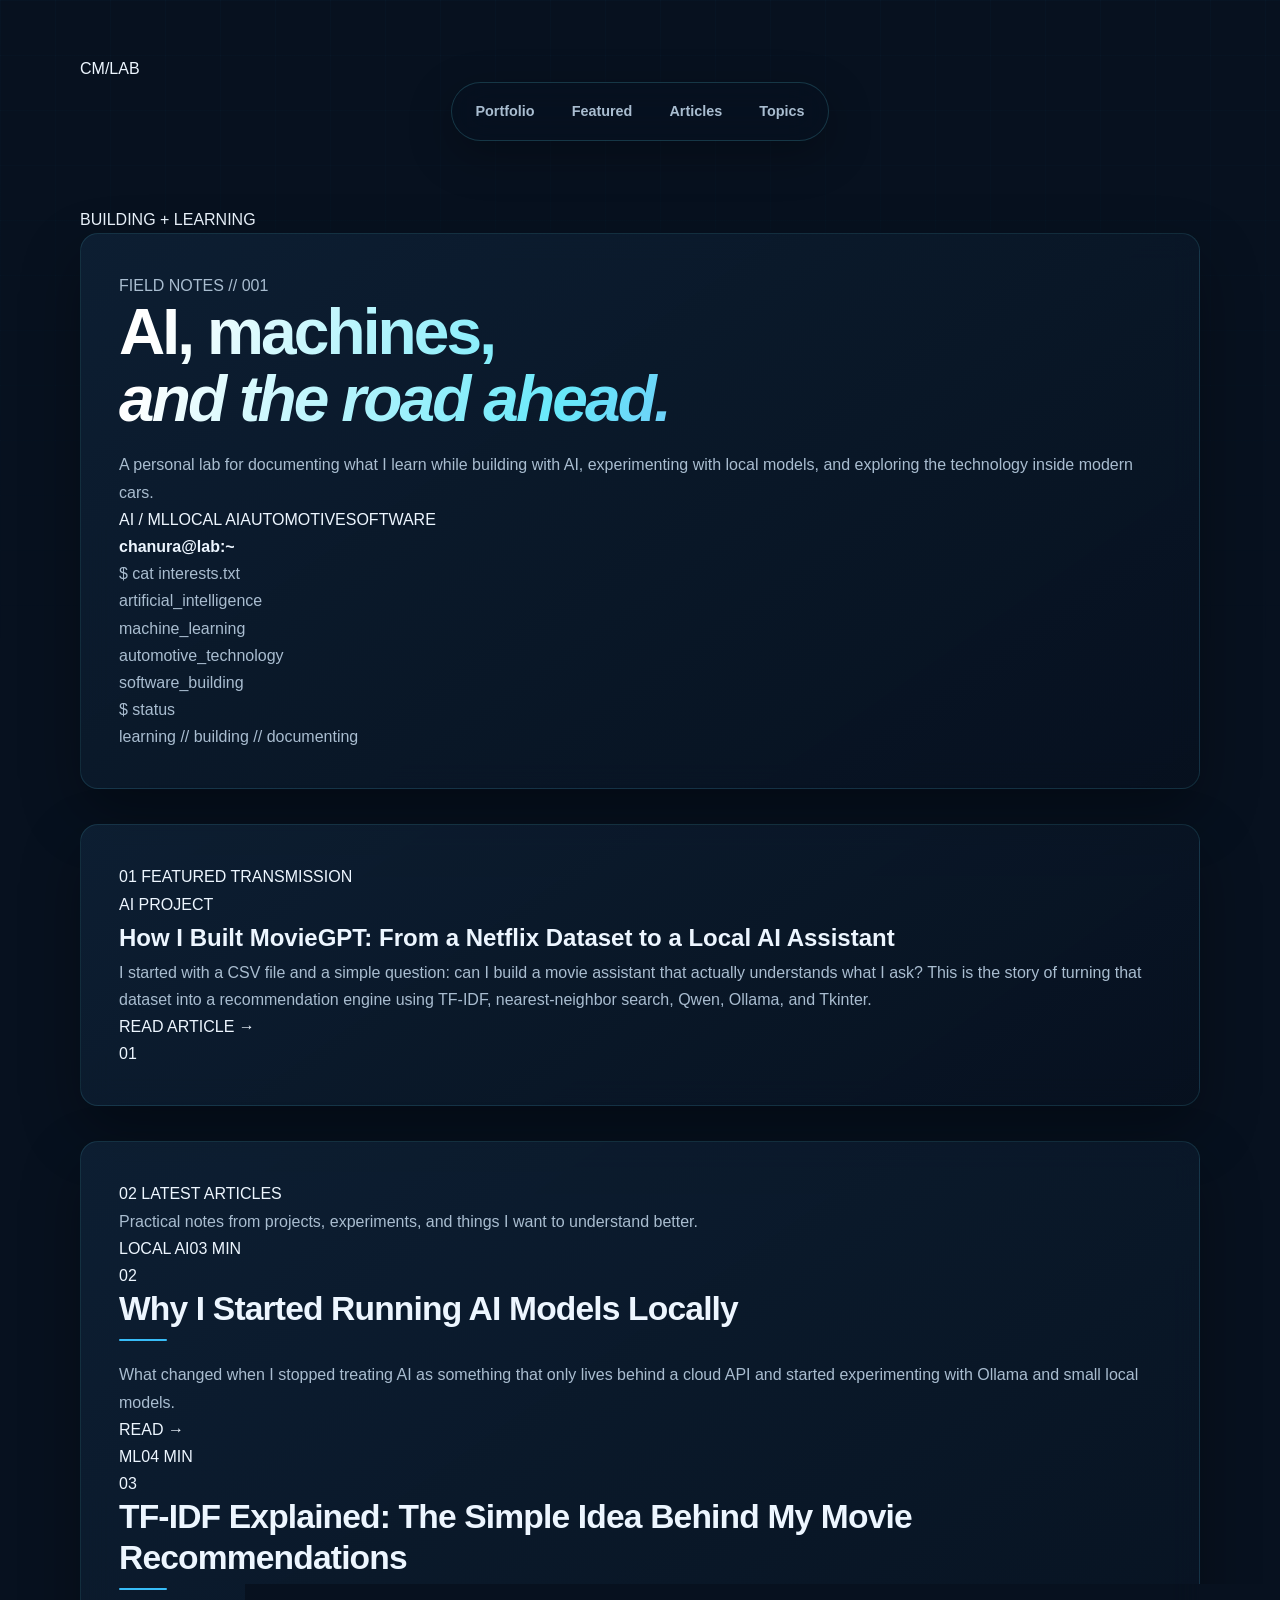
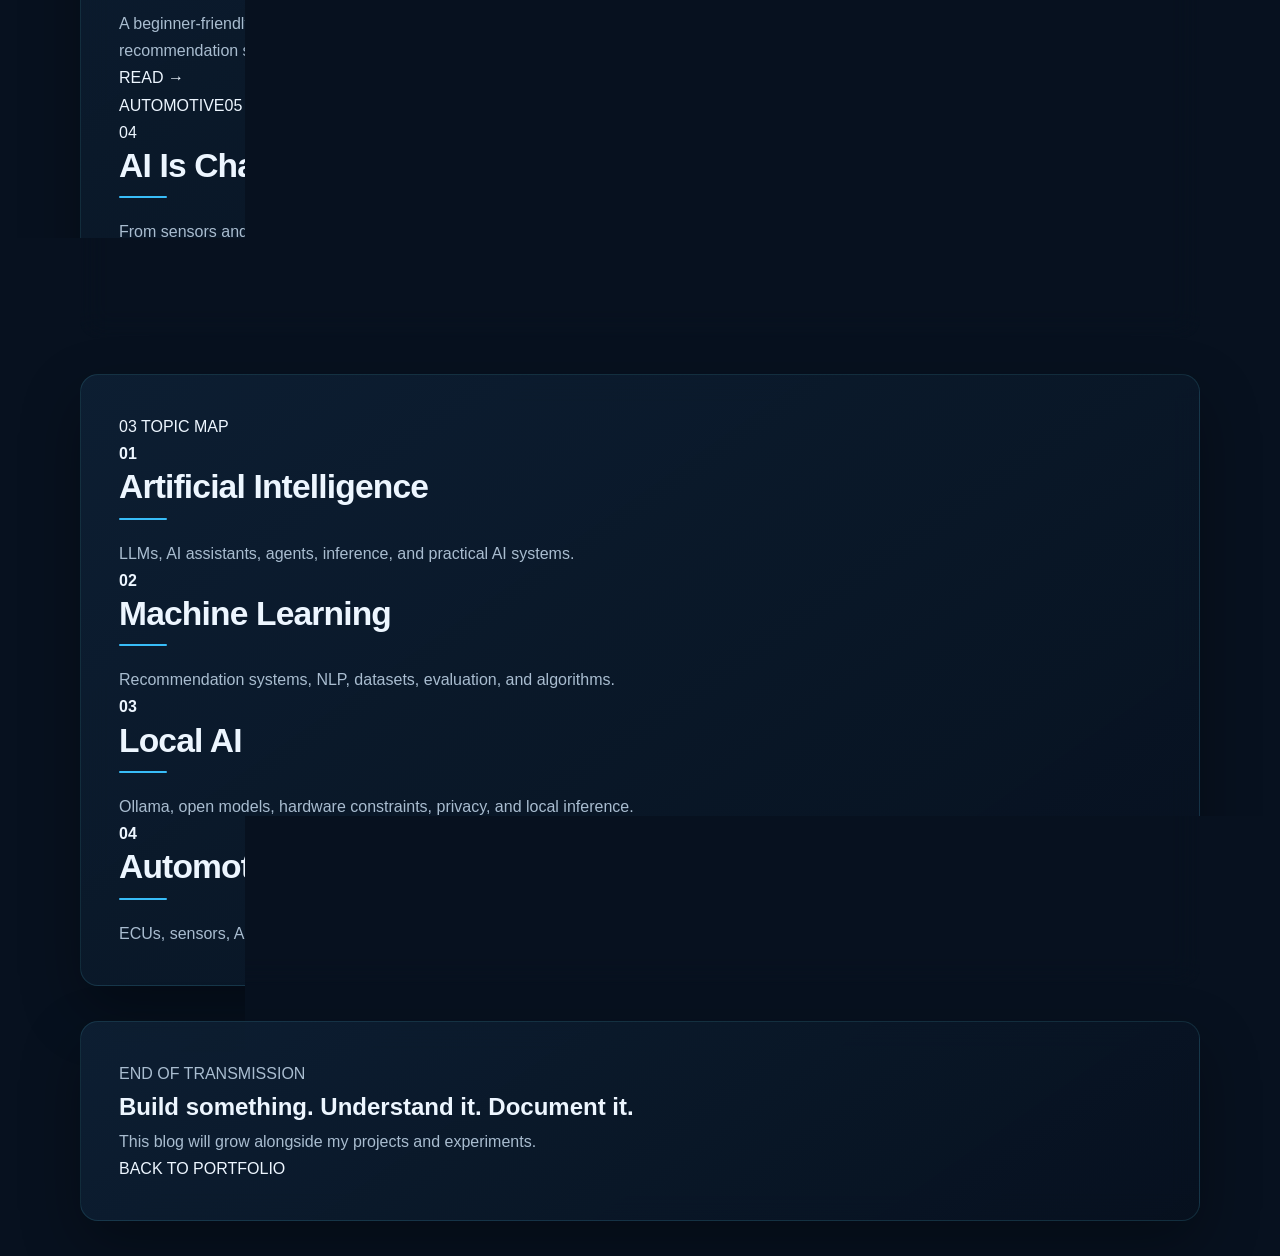
==== blog.html @ 21a96852 "Redesign blog landing page for AI and automotive content" ====
<!DOCTYPE html><html lang="en"><head><meta charset="UTF-8"><meta name="viewport" content="width=device-width, initial-scale=1.0"><meta name="description" content="Chanura Madushan's AI and automotive blog — practical notes on artificial intelligence, local AI, software, and modern cars."><title>Blog | Chanura Madushan</title><link rel="stylesheet" href="style.css"><link rel="stylesheet" href="blog.css"></head><body>
<header class="blog-header"><a class="blog-brand" href="index.html">CM<span>/</span>LAB</a><nav class="blog-nav"><a href="index.html">Portfolio</a><a href="#featured">Featured</a><a href="#articles">Articles</a><a href="#topics">Topics</a></nav><div class="blog-status"><span></span> BUILDING + LEARNING</div></header>
<main><section class="blog-hero"><div class="hero-copy"><p class="eyebrow">FIELD NOTES // 001</p><h1>AI, machines,<br><em>and the road ahead.</em></h1><p class="hero-intro">A personal lab for documenting what I learn while building with AI, experimenting with local models, and exploring the technology inside modern cars.</p><div class="hero-meta"><span>AI / ML</span><span>LOCAL AI</span><span>AUTOMOTIVE</span><span>SOFTWARE</span></div></div><div class="hero-terminal"><div class="terminal-top"><i></i><i></i><i></i><b>chanura@lab:~</b></div><div class="terminal-body"><p><span class="prompt">$</span> cat interests.txt</p><p class="terminal-value">artificial_intelligence</p><p class="terminal-value">machine_learning</p><p class="terminal-value">automotive_technology</p><p class="terminal-value">software_building</p><p><span class="prompt">$</span> status</p><p class="terminal-value accent">learning // building // documenting</p></div></div></section>
<section id="featured" class="blog-section featured-section"><div class="section-label"><span>01</span> FEATURED TRANSMISSION</div><a class="featured-card" href="blog/moviegpt.html"><div class="featured-content"><span class="article-tag">AI PROJECT</span><h2>How I Built MovieGPT: From a Netflix Dataset to a Local AI Assistant</h2><p>I started with a CSV file and a simple question: can I build a movie assistant that actually understands what I ask? This is the story of turning that dataset into a recommendation engine using TF-IDF, nearest-neighbor search, Qwen, Ollama, and Tkinter.</p><span class="read-link">READ ARTICLE <b>→</b></span></div><div class="featured-index">01</div></a></section>
<section id="articles" class="blog-section"><div class="section-heading"><div class="section-label"><span>02</span> LATEST ARTICLES</div><p>Practical notes from projects, experiments, and things I want to understand better.</p></div><div class="article-grid">
<a class="article-card" href="blog/local-ai.html"><div class="card-top"><span class="article-tag">LOCAL AI</span><span>03 MIN</span></div><span class="article-number">02</span><h3>Why I Started Running AI Models Locally</h3><p>What changed when I stopped treating AI as something that only lives behind a cloud API and started experimenting with Ollama and small local models.</p><span class="read-link">READ →</span></a>
<a class="article-card" href="blog/tfidf.html"><div class="card-top"><span class="article-tag">ML</span><span>04 MIN</span></div><span class="article-number">03</span><h3>TF-IDF Explained: The Simple Idea Behind My Movie Recommendations</h3><p>A beginner-friendly look at how text becomes numbers, why cosine distance is useful, and how a simple classical ML technique can power a recommendation system.</p><span class="read-link">READ →</span></a>
<a class="article-card" href="blog/ai-cars.html"><div class="card-top"><span class="article-tag">AUTOMOTIVE</span><span>05 MIN</span></div><span class="article-number">04</span><h3>AI Is Changing Cars — But the Car Is More Than an AI Model</h3><p>From sensors and ECUs to ADAS and software-defined vehicles, a modern vehicle is a distributed computing system on wheels. Here is how I think about the stack.</p><span class="read-link">READ →</span></a>
</div></section>
<section id="topics" class="blog-section"><div class="section-label"><span>03</span> TOPIC MAP</div><div class="topic-grid"><div><b>01</b><h3>Artificial Intelligence</h3><p>LLMs, AI assistants, agents, inference, and practical AI systems.</p></div><div><b>02</b><h3>Machine Learning</h3><p>Recommendation systems, NLP, datasets, evaluation, and algorithms.</p></div><div><b>03</b><h3>Local AI</h3><p>Ollama, open models, hardware constraints, privacy, and local inference.</p></div><div><b>04</b><h3>Automotive Tech</h3><p>ECUs, sensors, ADAS, software-defined vehicles, and connected cars.</p></div></div></section>
<section class="blog-footer"><p class="eyebrow">END OF TRANSMISSION</p><h2>Build something. Understand it. Document it.</h2><p>This blog will grow alongside my projects and experiments.</p><a class="footer-button" href="index.html">BACK TO PORTFOLIO</a></section></main></body></html>
---- style.css ----
:root {
    --bg: #07111f;
    --bg-soft: #0d1b2a;
    --card: #10243a;
    --card-hover: #15314d;
    --text: #edf6ff;
    --muted: #a9bdd0;
    --accent: #38bdf8;
    --accent-light: #67e8f9;
    --accent-secondary: #818cf8;
    --border: rgba(103, 232, 249, 0.14);
    --shadow: 0 24px 60px rgba(0, 0, 0, 0.32);
    --radius: 18px;
    --max-width: 1120px;
}

* {
    box-sizing: border-box;
    margin: 0;
    padding: 0;
}

html {
    scroll-behavior: smooth;
    scroll-padding-top: 110px;
}

body {
    min-height: 100vh;
    font-family: -apple-system, BlinkMacSystemFont, "SF Pro Display", "SF Pro Text", "Helvetica Neue", Arial, sans-serif;
    color: var(--text);
    background: var(--bg);
    line-height: 1.7;
    overflow-x: hidden;
    position: relative;
}

body::before {
    content: "";
    position: fixed;
    inset: 0;
    z-index: -2;
    pointer-events: none;
    opacity: 0.55;
    background-image:
        linear-gradient(rgba(56, 189, 248, 0.045) 1px, transparent 1px),
        linear-gradient(90deg, rgba(56, 189, 248, 0.045) 1px, transparent 1px);
    background-size: 55px 55px;
    mask-image: linear-gradient(to bottom, black, transparent 82%);
    animation: gridDrift 24s linear infinite;
}

a {
    color: inherit;
    text-decoration: none;
}

img {
    display: block;
    max-width: 100%;
}

header {
    width: min(92%, var(--max-width));
    margin: 0 auto;
    padding-top: 55px;
    position: relative;
}

h1 {
    max-width: 950px;
    margin-bottom: 18px;
    font-size: clamp(2.2rem, 5vw, 4.5rem);
    line-height: 1.05;
    letter-spacing: -0.045em;
    font-weight: 750;
    background: linear-gradient(110deg, #ffffff 5%, var(--accent-light) 48%, var(--accent-secondary) 95%);
    -webkit-background-clip: text;
    background-clip: text;
    color: transparent;
    animation: titleReveal 1s ease both;
}

nav {
    position: sticky;
    top: 18px;
    z-index: 1000;
    display: flex;
    justify-content: center;
    align-items: center;
    flex-wrap: wrap;
    gap: 5px;
    width: fit-content;
    max-width: 100%;
    margin: 0 auto 65px;
    padding: 7px;
    background: rgba(7, 17, 31, 0.68);
    border: 1px solid rgba(103, 232, 249, 0.18);
    border-radius: 999px;
    box-shadow: 0 14px 45px rgba(0, 0, 0, 0.28);
    backdrop-filter: blur(20px);
}

nav a {
    padding: 9px 16px;
    border-radius: 999px;
    color: var(--muted);
    font-size: 0.9rem;
    font-weight: 600;
    transition: color .25s ease, background .25s ease, transform .25s ease;
}

nav a:hover {
    color: var(--text);
    background: rgba(56, 189, 248, 0.12);
    transform: translateY(-1px);
}

main {
    width: 100%;
}

section {
    width: min(92%, var(--max-width));
    margin: 0 auto 35px;
    padding: 38px;
    background: linear-gradient(145deg, rgba(16, 36, 58, 0.72), rgba(7, 17, 31, 0.78));
    border: 1px solid rgba(103, 232, 249, 0.12);
    border-radius: var(--radius);
    box-shadow: var(--shadow);
    backdrop-filter: blur(14px);
    animation: sectionAppear .8s ease both;
}

section h3 {
    margin-bottom: 20px;
    color: var(--text);
    font-size: clamp(1.6rem, 3vw, 2.1rem);
    line-height: 1.2;
    letter-spacing: -0.025em;
}

section h3::after {
    content: "";
    display: block;
    width: 48px;
    height: 2px;
    margin-top: 10px;
    background: var(--accent);
    border-radius: 999px;
}

p {
    color: var(--muted);
}

.home {
    display: grid;
    grid-template-columns: 1.5fr 0.8fr;
    gap: 55px;
    align-items: center;
    min-height: 420px;
}

.home-content {
    display: flex;
    flex-direction: column;
    justify-content: center;
}

.home p {
    max-width: 680px;
}

.home img {
    width: min(100%, 280px);
    aspect-ratio: 1;
    justify-self: center;
    object-fit: cover;
    border-radius: 24px;
    border: 1px solid rgba(103, 232, 249, 0.25);
    box-shadow: 0 0 0 8px rgba(56, 189, 248, 0.025), 0 25px 70px rgba(0, 0, 0, 0.48);
    transition: transform .45s ease, border-color .45s ease, box-shadow .45s ease;
    animation: profileFloat 5s ease-in-out infinite;
}

.home img:hover {
    transform: translateY(-8px) scale(1.015);
    border-color: rgba(103, 232, 249, 0.55);
    box-shadow: 0 0 35px rgba(56, 189, 248, 0.12), 0 30px 80px rgba(0, 0, 0, 0.5);
}

.work > p {
    margin-top: 15px;
    padding: 22px;
    background: rgba(7, 17, 31, 0.66);
    border: 1px solid rgba(103, 232, 249, 0.1);
    border-radius: 14px;
    transition: transform .3s ease, background .3s ease, border-color .3s ease, box-shadow .3s ease;
}

.work > p:hover {
    transform: translateY(-4px);
    background: rgba(21, 49, 77, 0.72);
    border-color: rgba(56, 189, 248, 0.3);
    box-shadow: 0 14px 35px rgba(0, 0, 0, 0.2);
}

.work strong {
    display: inline-block;
    margin-bottom: 5px;
    color: var(--text);
    font-size: 1.05rem;
}

.work a {
    color: var(--accent-light);
    font-weight: 600;
    transition: color 0.2s ease;
}

.work a:hover {
    color: var(--text);
}

.certificatesandachievements ul {
    list-style: none;
}

.certificatesandachievements li {
    position: relative;
    margin: 12px 0;
    padding: 15px 18px 15px 45px;
    color: var(--muted);
    background: rgba(15, 13, 11, 0.65);
    border: 1px solid var(--border);
    border-radius: 12px;
    transition:
        transform 0.25s ease,
        border-color 0.25s ease;
}

.certificatesandachievements li::before {
    content: "✓";
    position: absolute;
    left: 17px;
    color: var(--accent);
    font-weight: 700;
}

.certificatesandachievements li:hover {
    transform: translateX(4px);
    border-color: rgba(217, 154, 91, 0.3);
}

.contact {
    display: flex;
    justify-content: center;
    align-items: center;
    flex-wrap: wrap;
    gap: 12px;
    margin-bottom: 60px;
}

.contact h3 {
    width: 100%;
    text-align: center;
}

.contact h3::after {
    margin-left: auto;
    margin-right: auto;
}

.contact a {
    min-width: 130px;
    padding: 12px 20px;
    text-align: center;
    color: var(--text);
    background: rgba(15, 13, 11, 0.65);
    border: 1px solid var(--border);
    border-radius: 12px;
    font-weight: 600;
    transition:
        color 0.25s ease,
        background 0.25s ease,
        border-color 0.25s ease,
        transform 0.25s ease;
}

.contact a:hover {
    color: #17110c;
    background: var(--accent);
    border-color: var(--accent);
    transform: translateY(-3px);
}

::selection {
    color: #17110c;
    background: var(--accent);
}

::-webkit-scrollbar {
    width: 9px;
}

::-webkit-scrollbar-track {
    background: var(--bg);
}

::-webkit-scrollbar-thumb {
    background: #3a3028;
    border-radius: 10px;
}

::-webkit-scrollbar-thumb:hover {
    background: #58483b;
}

@keyframes gridDrift {
    from { background-position: 0 0; }
    to { background-position: 110px 55px; }
}

@keyframes titleReveal {
    from { opacity: 0; transform: translateY(16px); filter: blur(6px); }
    to { opacity: 1; transform: translateY(0); filter: blur(0); }
}

@keyframes profileFloat {
    0%, 100% { transform: translateY(0); }
    50% { transform: translateY(-7px); }
}

@keyframes sectionAppear {
    from { opacity: 0; transform: translateY(18px); }
    to { opacity: 1; transform: translateY(0); }
}

@media (prefers-reduced-motion: reduce) {
    *, *::before, *::after {
        animation-duration: 0.01ms !important;
        animation-iteration-count: 1 !important;
        scroll-behavior: auto !important;
    }
}

@media (max-width: 780px) {
    header {
        padding-top: 30px;
    }

    h1 {
        margin-bottom: 22px;
    }

    nav {
        position: static;
        width: 92%;
        margin-bottom: 35px;
        border-radius: 16px;
    }

    nav a {
        flex: 1 1 110px;
        text-align: center;
    }

    section {
        padding: 26px;
    }

    .home {
        grid-template-columns: 1fr;
        gap: 30px;
        min-height: auto;
    }

    .home img {
        grid-row: 1;
        width: 220px;
    }

    .home-content {
        grid-row: 2;
    }
}

@media (max-width: 480px) {
    header {
        width: 94%;
    }

    h1 {
        font-size: 2.2rem;
    }

    nav {
        width: 94%;
        padding: 6px;
    }

    nav a {
        padding: 8px 9px;
        font-size: 0.82rem;
    }

    section {
        width: 94%;
        padding: 21px;
        border-radius: 14px;
    }

    .home img {
        width: 190px;
    }

    .contact {
        flex-direction: column;
    }

    .contact a {
        width: 100%;
    }
}

.skills-cards {
    display: grid;
    grid-template-columns: repeat(2, minmax(0, 1fr));
    gap: 20px;
}

.skills-card {
    position: relative;
    overflow: hidden;
    padding: 30px;
    background:
        linear-gradient(145deg, rgba(217, 154, 91, 0.08), transparent 42%),
        rgba(15, 13, 11, 0.72);
    border: 1px solid var(--border);
    border-radius: 18px;
    transition:
        transform 0.3s ease,
        border-color 0.3s ease,
        box-shadow 0.3s ease;
}

.skills-card::before {
    content: "";
    position: absolute;
    top: 0;
    left: 0;
    width: 100%;
    height: 3px;
    background: linear-gradient(90deg, var(--accent), transparent);
    opacity: 0.9;
}

.skills-card:hover {
    transform: translateY(-5px);
    border-color: rgba(217, 154, 91, 0.35);
    box-shadow: 0 22px 45px rgba(0, 0, 0, 0.28);
}

.skills-card-personal::before {
    background: linear-gradient(90deg, var(--accent-light), transparent);
}

.skills-card-header {
    display: flex;
    gap: 18px;
    align-items: flex-start;
    margin-bottom: 28px;
}

.skills-card-number {
    flex: 0 0 auto;
    display: grid;
    place-items: center;
    width: 42px;
    height: 42px;
    color: var(--accent-light);
    background: rgba(217, 154, 91, 0.1);
    border: 1px solid var(--border);
    border-radius: 12px;
    font-size: 0.78rem;
    font-weight: 700;
    letter-spacing: 0.08em;
}

.skills-card h4 {
    margin-bottom: 5px;
    color: var(--text);
    font-size: 1.25rem;
    letter-spacing: -0.015em;
}

.skills-card-header p {
    color: var(--muted);
    font-size: 0.9rem;
    line-height: 1.55;
}

.skill-groups {
    display: grid;
    gap: 20px;
}

.skill-group {
    padding-top: 18px;
    border-top: 1px solid rgba(240, 189, 126, 0.09);
}

.skill-label {
    display: block;
    margin-bottom: 10px;
    color: var(--text);
    font-size: 0.78rem;
    font-weight: 700;
    letter-spacing: 0.08em;
    text-transform: uppercase;
}

.skill-list {
    display: flex;
    flex-wrap: wrap;
    gap: 8px;
}

.skill-list span {
    padding: 7px 12px;
    color: var(--muted);
    background: rgba(29, 24, 20, 0.9);
    border: 1px solid var(--border);
    border-radius: 999px;
    font-size: 0.88rem;
    transition:
        color 0.2s ease,
        border-color 0.2s ease,
        background 0.2s ease;
}

.skill-list span:hover {
    color: var(--text);
    background: rgba(217, 154, 91, 0.1);
    border-color: rgba(217, 154, 91, 0.3);
}

@media (max-width: 780px) {
    .skills-cards {
        grid-template-columns: 1fr;
    }
}


/* Recruiter-focused project cards */
.project-columns {
    display: grid;
    grid-template-columns: repeat(2, minmax(0, 1fr));
    gap: 22px;
}

.project-card {
    position: relative;
    overflow: hidden;
    padding: 30px;
    background: linear-gradient(145deg, rgba(56, 189, 248, 0.08), rgba(13, 27, 42, 0.9));
    border: 1px solid var(--border);
    border-radius: 20px;
    box-shadow: 0 18px 45px rgba(0, 0, 0, 0.2);
}

.project-card::before {
    content: "";
    position: absolute;
    top: 0;
    left: 0;
    right: 0;
    height: 3px;
    background: linear-gradient(90deg, var(--accent), var(--accent-secondary), transparent);
}

.personal-projects::before {
    background: linear-gradient(90deg, var(--accent-secondary), var(--accent-light), transparent);
}

.project-card-header {
    display: flex;
    gap: 16px;
    align-items: flex-start;
    margin-bottom: 24px;
}

.project-number {
    display: grid;
    place-items: center;
    flex: 0 0 42px;
    height: 42px;
    color: var(--accent-light);
    background: rgba(56, 189, 248, 0.1);
    border: 1px solid var(--border);
    border-radius: 12px;
    font-size: 0.78rem;
    font-weight: 700;
}

.project-card-header h4 {
    margin-bottom: 5px;
    color: var(--text);
    font-size: 1.25rem;
}

.project-card-header p {
    font-size: 0.9rem;
    line-height: 1.55;
}

.project-card > p {
    margin-top: 14px;
    padding: 18px;
    background: rgba(7, 17, 31, 0.62);
    border: 1px solid rgba(103, 232, 249, 0.1);
    border-radius: 14px;
}

.project-card > p:hover {
    border-color: rgba(103, 232, 249, 0.28);
    background: rgba(21, 49, 77, 0.72);
}

.skills-grid {
    display: grid;
    grid-template-columns: repeat(2, minmax(0, 1fr));
    gap: 16px;
}

.skill-category {
    padding: 22px;
    background: rgba(7, 17, 31, 0.62);
    border: 1px solid var(--border);
    border-radius: 15px;
}

.skill-category h4 {
    margin-bottom: 13px;
    color: var(--text);
    font-size: 1.02rem;
}

.skill-list {
    display: flex;
    flex-wrap: wrap;
    gap: 8px;
}

.skill-list span {
    padding: 7px 12px;
    color: var(--muted);
    background: rgba(16, 36, 58, 0.9);
    border: 1px solid var(--border);
    border-radius: 999px;
    font-size: 0.88rem;
}

@media (max-width: 780px) {
    .project-columns,
    .skills-grid {
        grid-template-columns: 1fr;
    }
}
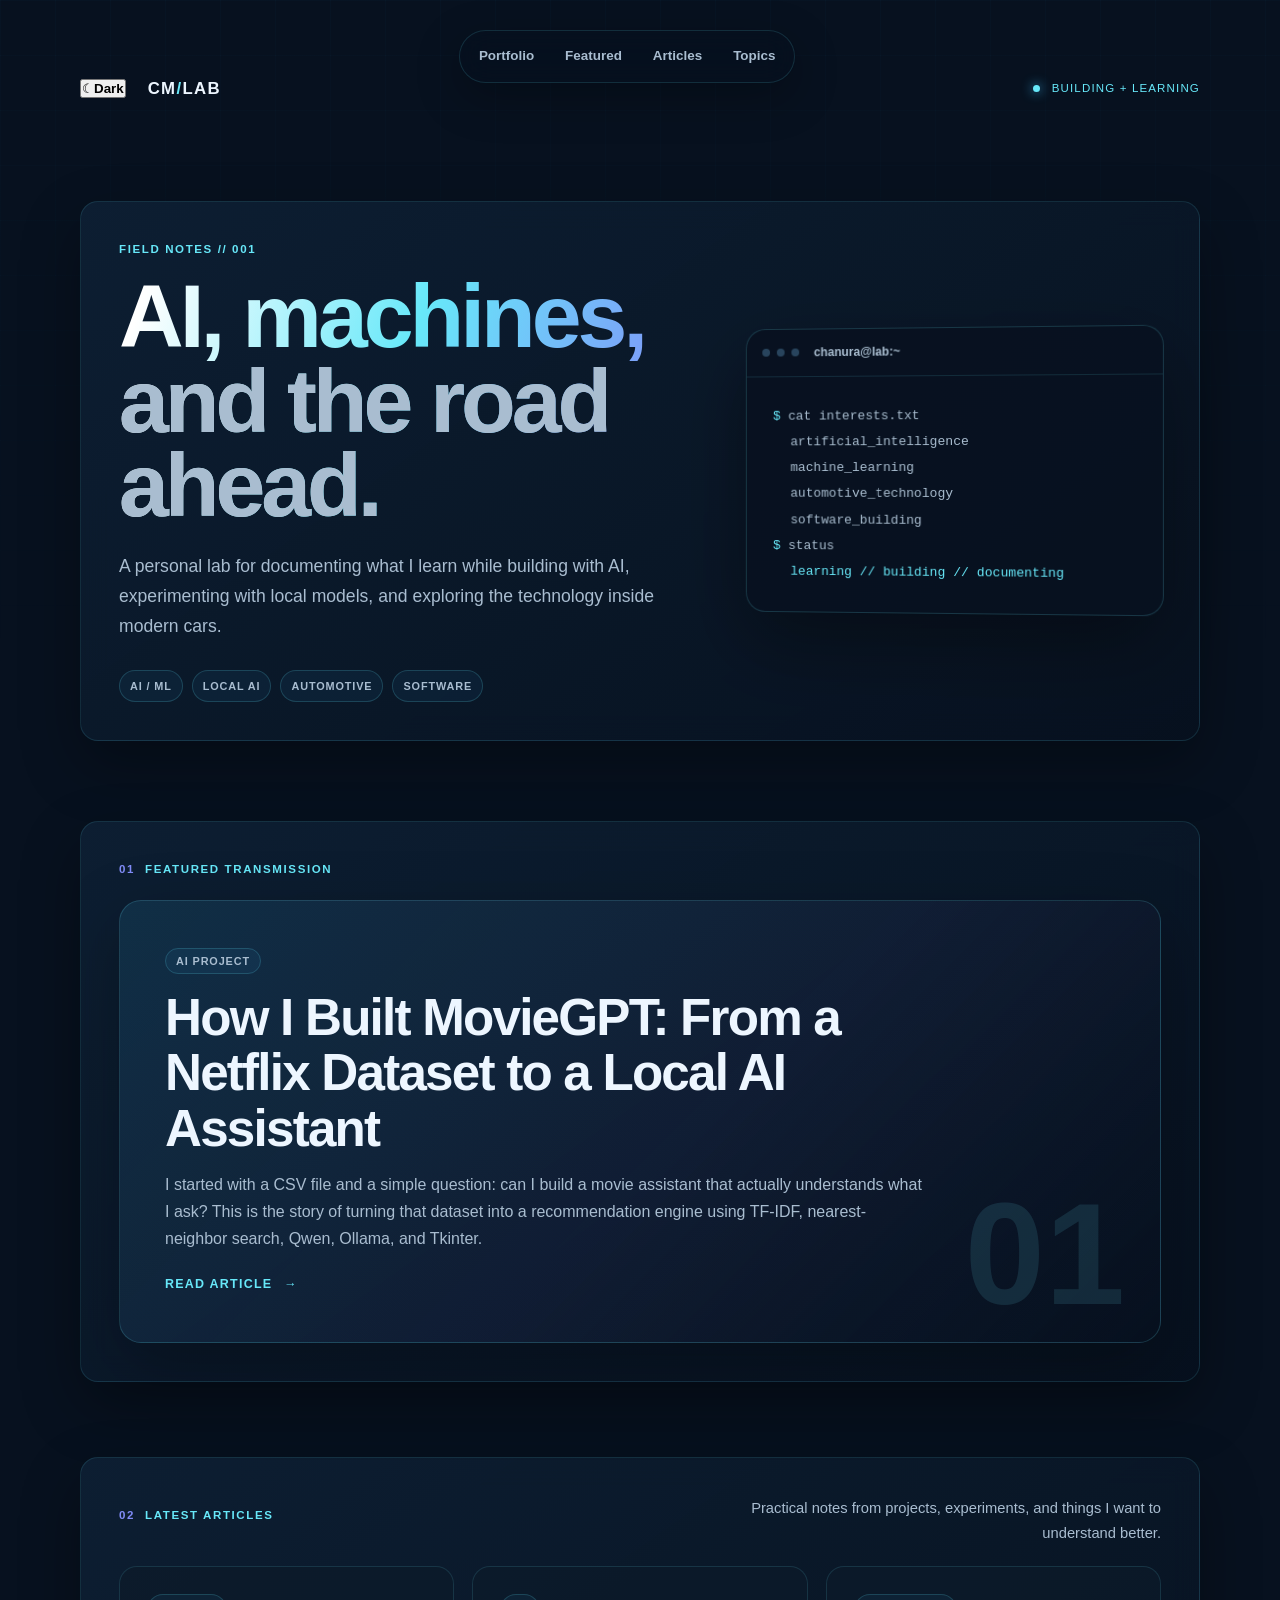
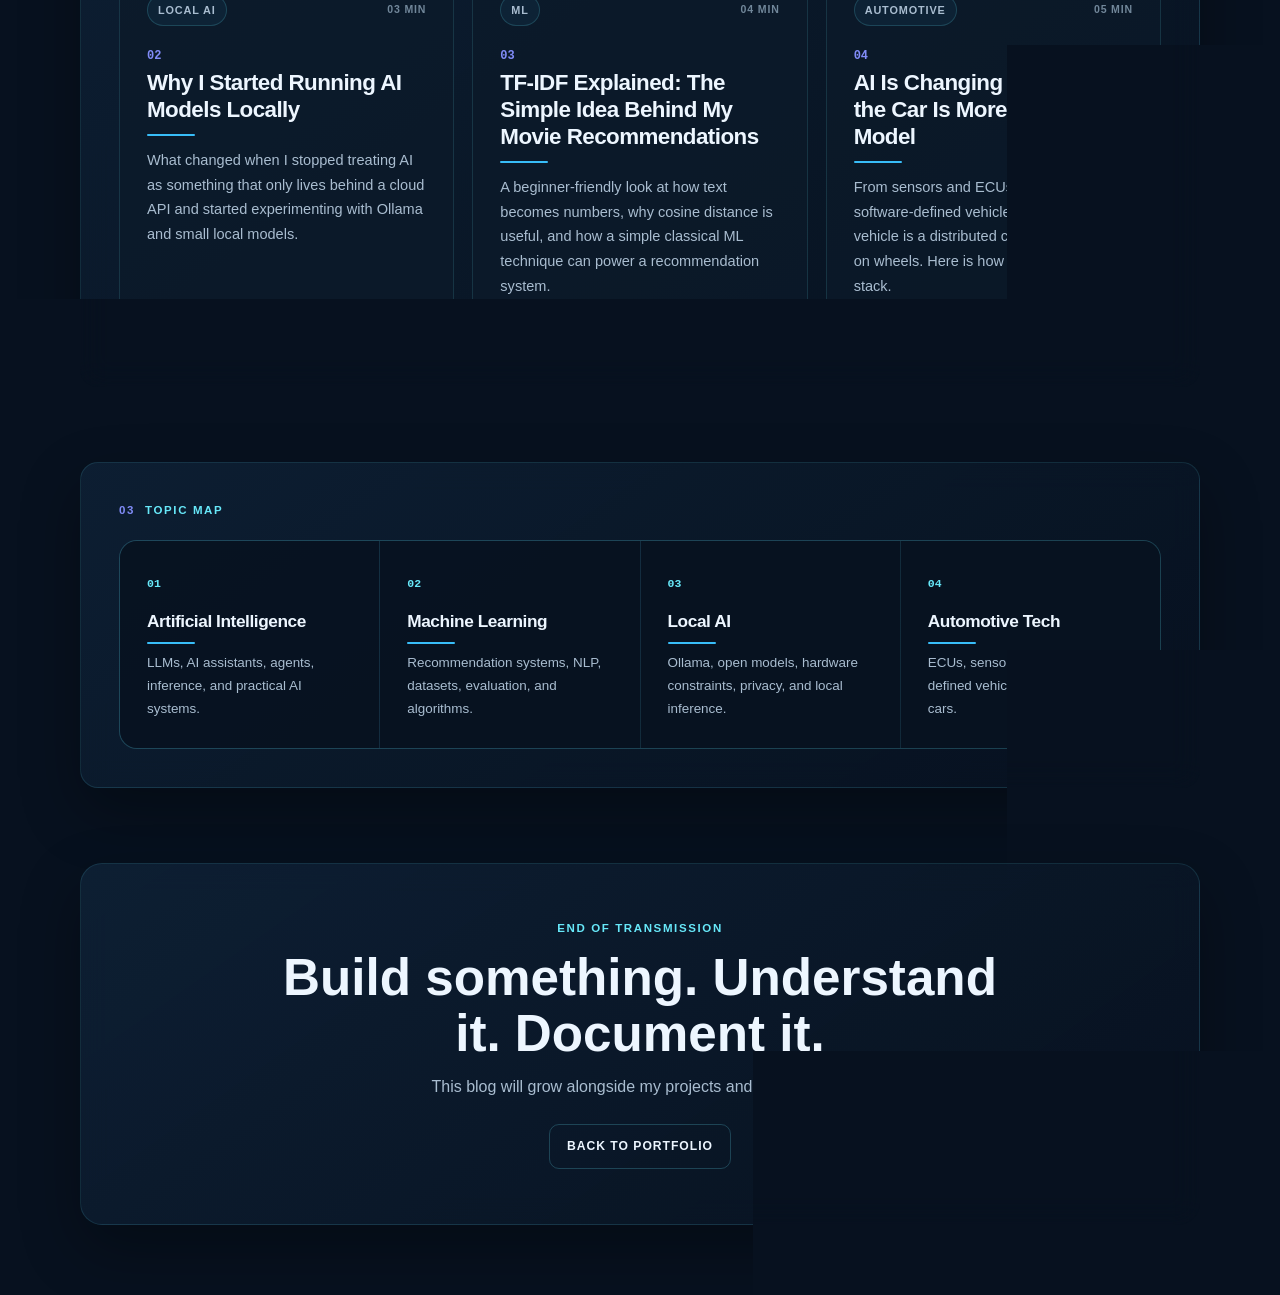
==== commit d7ca7f65: "Add blog theme toggle and new visual header" ====
--- a/blog.html
+++ b/blog.html
@@ -1,5 +1,5 @@
 <!DOCTYPE html><html lang="en"><head><meta charset="UTF-8"><meta name="viewport" content="width=device-width, initial-scale=1.0"><meta name="description" content="Chanura Madushan's AI and automotive blog — practical notes on artificial intelligence, local AI, software, and modern cars."><title>Blog | Chanura Madushan</title><link rel="stylesheet" href="style.css"><link rel="stylesheet" href="blog.css"></head><body>
-<header class="blog-header"><a class="blog-brand" href="index.html">CM<span>/</span>LAB</a><nav class="blog-nav"><a href="index.html">Portfolio</a><a href="#featured">Featured</a><a href="#articles">Articles</a><a href="#topics">Topics</a></nav><div class="blog-status"><span></span> BUILDING + LEARNING</div></header>
+<header class="blog-header"><button class="theme-toggle" id="themeToggle" type="button" aria-label="Switch theme"><span>☾</span><b>Dark</b></button><a class="blog-brand" href="index.html">CM<span>/</span>LAB</a><nav class="blog-nav"><a href="index.html">Portfolio</a><a href="#featured">Featured</a><a href="#articles">Articles</a><a href="#topics">Topics</a></nav><div class="blog-status"><span></span> BUILDING + LEARNING</div></header>
 <main><section class="blog-hero"><div class="hero-copy"><p class="eyebrow">FIELD NOTES // 001</p><h1>AI, machines,<br><em>and the road ahead.</em></h1><p class="hero-intro">A personal lab for documenting what I learn while building with AI, experimenting with local models, and exploring the technology inside modern cars.</p><div class="hero-meta"><span>AI / ML</span><span>LOCAL AI</span><span>AUTOMOTIVE</span><span>SOFTWARE</span></div></div><div class="hero-terminal"><div class="terminal-top"><i></i><i></i><i></i><b>chanura@lab:~</b></div><div class="terminal-body"><p><span class="prompt">$</span> cat interests.txt</p><p class="terminal-value">artificial_intelligence</p><p class="terminal-value">machine_learning</p><p class="terminal-value">automotive_technology</p><p class="terminal-value">software_building</p><p><span class="prompt">$</span> status</p><p class="terminal-value accent">learning // building // documenting</p></div></div></section>
 <section id="featured" class="blog-section featured-section"><div class="section-label"><span>01</span> FEATURED TRANSMISSION</div><a class="featured-card" href="blog/moviegpt.html"><div class="featured-content"><span class="article-tag">AI PROJECT</span><h2>How I Built MovieGPT: From a Netflix Dataset to a Local AI Assistant</h2><p>I started with a CSV file and a simple question: can I build a movie assistant that actually understands what I ask? This is the story of turning that dataset into a recommendation engine using TF-IDF, nearest-neighbor search, Qwen, Ollama, and Tkinter.</p><span class="read-link">READ ARTICLE <b>→</b></span></div><div class="featured-index">01</div></a></section>
 <section id="articles" class="blog-section"><div class="section-heading"><div class="section-label"><span>02</span> LATEST ARTICLES</div><p>Practical notes from projects, experiments, and things I want to understand better.</p></div><div class="article-grid">
@@ -8,4 +8,4 @@
 <a class="article-card" href="blog/ai-cars.html"><div class="card-top"><span class="article-tag">AUTOMOTIVE</span><span>05 MIN</span></div><span class="article-number">04</span><h3>AI Is Changing Cars — But the Car Is More Than an AI Model</h3><p>From sensors and ECUs to ADAS and software-defined vehicles, a modern vehicle is a distributed computing system on wheels. Here is how I think about the stack.</p><span class="read-link">READ →</span></a>
 </div></section>
 <section id="topics" class="blog-section"><div class="section-label"><span>03</span> TOPIC MAP</div><div class="topic-grid"><div><b>01</b><h3>Artificial Intelligence</h3><p>LLMs, AI assistants, agents, inference, and practical AI systems.</p></div><div><b>02</b><h3>Machine Learning</h3><p>Recommendation systems, NLP, datasets, evaluation, and algorithms.</p></div><div><b>03</b><h3>Local AI</h3><p>Ollama, open models, hardware constraints, privacy, and local inference.</p></div><div><b>04</b><h3>Automotive Tech</h3><p>ECUs, sensors, ADAS, software-defined vehicles, and connected cars.</p></div></div></section>
-<section class="blog-footer"><p class="eyebrow">END OF TRANSMISSION</p><h2>Build something. Understand it. Document it.</h2><p>This blog will grow alongside my projects and experiments.</p><a class="footer-button" href="index.html">BACK TO PORTFOLIO</a></section></main></body></html>+<section class="blog-footer"><p class="eyebrow">END OF TRANSMISSION</p><h2>Build something. Understand it. Document it.</h2><p>This blog will grow alongside my projects and experiments.</p><a class="footer-button" href="index.html">BACK TO PORTFOLIO</a></section></main><script src="blog-theme.js"></script></body></html>
--- a/blog.css
+++ b/blog.css
@@ -0,0 +1,22 @@
+/* Blog system */
+.blog-header,.article-header{width:min(92%,1120px);margin:0 auto;padding:30px 0 18px;display:flex;align-items:center;gap:22px}
+.blog-brand{font-weight:800;letter-spacing:.08em;color:#edf6ff;font-size:1.05rem}.blog-brand span{color:#67e8f9}
+.blog-nav{display:flex;gap:5px;margin-left:auto;padding:6px;border:1px solid rgba(103,232,249,.14);border-radius:999px;background:rgba(7,17,31,.7);backdrop-filter:blur(16px)}
+.blog-nav a,.back-link{padding:8px 13px;color:#a9bdd0;font-size:.84rem;font-weight:650;border-radius:999px}.blog-nav a:hover,.back-link:hover{color:#edf6ff;background:rgba(56,189,248,.1)}
+.blog-status{font-size:.72rem;color:#67e8f9;letter-spacing:.1em;white-space:nowrap}.blog-status span{display:inline-block;width:7px;height:7px;margin-right:7px;border-radius:50%;background:#67e8f9;box-shadow:0 0 12px #38bdf8}
+.blog-hero{width:min(92%,1120px);margin:35px auto 80px;min-height:540px;display:grid;grid-template-columns:1.15fr .85fr;gap:55px;align-items:center}
+.eyebrow,.section-label{color:#67e8f9;font-size:.72rem;font-weight:800;letter-spacing:.14em}.blog-hero h1{margin:15px 0 25px;max-width:800px;font-size:clamp(3.2rem,7vw,6.8rem);line-height:.94}.blog-hero h1 em{font-style:normal;color:#a9bdd0}
+.hero-intro{max-width:690px;font-size:1.1rem}.hero-meta{display:flex;flex-wrap:wrap;gap:9px;margin-top:28px}.hero-meta span,.article-tag{padding:6px 10px;border:1px solid rgba(103,232,249,.18);border-radius:999px;color:#a9bdd0;background:rgba(56,189,248,.06);font-size:.68rem;font-weight:750;letter-spacing:.08em}
+.hero-terminal{border:1px solid rgba(103,232,249,.18);border-radius:20px;overflow:hidden;background:rgba(7,17,31,.86);box-shadow:0 30px 80px rgba(0,0,0,.38);transform:perspective(900px) rotateY(-4deg)}
+.terminal-top{display:flex;align-items:center;gap:7px;padding:13px 16px;border-bottom:1px solid rgba(103,232,249,.12);color:#a9bdd0;font-size:.76rem}.terminal-top i{width:8px;height:8px;border-radius:50%;background:#28445d}.terminal-top b{margin-left:8px;font-weight:600}.terminal-body{padding:27px;font:500 .82rem/2 "SFMono-Regular",Consolas,monospace}.prompt{color:#67e8f9}.terminal-value{padding-left:18px;color:#a9bdd0}.terminal-value.accent{color:#67e8f9}
+.blog-section{width:min(92%,1120px);margin:0 auto 75px}.section-label{display:flex;gap:10px;align-items:center;margin-bottom:20px}.section-label span{color:#818cf8}
+.featured-card{position:relative;display:block;overflow:hidden;padding:45px;background:linear-gradient(135deg,rgba(56,189,248,.11),rgba(129,140,248,.06) 55%,rgba(7,17,31,.9));border:1px solid rgba(103,232,249,.18);border-radius:22px;box-shadow:0 25px 70px rgba(0,0,0,.28);transition:.35s ease}.featured-card:hover{transform:translateY(-7px);border-color:rgba(103,232,249,.42)}.featured-content{max-width:800px}.featured-card h2{margin:17px 0 15px;color:#edf6ff;font-size:clamp(2rem,4vw,3.3rem);line-height:1.08;letter-spacing:-.035em}.featured-card p{max-width:760px}.featured-index{position:absolute;right:35px;bottom:15px;color:rgba(103,232,249,.12);font-size:9rem;font-weight:900;line-height:1}
+.read-link{display:inline-block;margin-top:22px;color:#67e8f9;font-size:.78rem;font-weight:800;letter-spacing:.1em}.read-link b{margin-left:7px}
+.section-heading{display:flex;justify-content:space-between;align-items:end;gap:30px;margin-bottom:20px}.section-heading p{max-width:450px;text-align:right;font-size:.92rem}
+.article-grid{display:grid;grid-template-columns:repeat(3,1fr);gap:18px}.article-card{min-height:330px;padding:27px;display:flex;flex-direction:column;border:1px solid rgba(103,232,249,.13);border-radius:18px;background:rgba(13,27,42,.72);transition:.3s ease}.article-card:hover{transform:translateY(-6px);border-color:rgba(103,232,249,.35);background:rgba(16,36,58,.9);box-shadow:0 22px 45px rgba(0,0,0,.25)}.card-top{display:flex;justify-content:space-between;align-items:center;color:#71879a;font-size:.66rem;font-weight:700;letter-spacing:.08em}.article-number{display:block;margin:24px 0 8px;color:#818cf8;font:700 .75rem/1 "SFMono-Regular",Consolas,monospace}.article-card h3{font-size:1.4rem;line-height:1.2;margin-bottom:12px}.article-card p{font-size:.91rem}.article-card .read-link{margin-top:auto}
+.topic-grid{display:grid;grid-template-columns:repeat(4,1fr);gap:1px;overflow:hidden;border:1px solid rgba(103,232,249,.12);border-radius:18px;background:rgba(103,232,249,.1)}.topic-grid>div{padding:27px;background:rgba(7,17,31,.92)}.topic-grid b{color:#67e8f9;font:700 .72rem "SFMono-Regular",Consolas,monospace}.topic-grid h3{margin:16px 0 8px;font-size:1.08rem}.topic-grid p{font-size:.84rem}
+.blog-footer{width:min(92%,1120px);margin:0 auto 70px;padding:55px;text-align:center;border:1px solid rgba(103,232,249,.12);border-radius:22px;background:linear-gradient(145deg,rgba(16,36,58,.75),rgba(7,17,31,.85))}.blog-footer h2{margin:12px auto;max-width:720px;font-size:clamp(2rem,4vw,3.2rem);line-height:1.08}.footer-button{display:inline-block;margin-top:24px;padding:11px 17px;border:1px solid rgba(103,232,249,.22);border-radius:10px;color:#edf6ff;font-size:.76rem;font-weight:750;letter-spacing:.08em}.footer-button:hover{background:#38bdf8;color:#07111f}
+.article-header{justify-content:space-between}.article-page{width:min(92%,900px);margin:70px auto 100px}.article-meta{display:flex;gap:12px;align-items:center;color:#71879a;font-size:.7rem;font-weight:750;letter-spacing:.1em}.article-page>h1{margin:22px 0;font-size:clamp(2.7rem,6vw,5.2rem);line-height:1.02}.article-lead{max-width:760px;font-size:1.18rem;color:#a9bdd0}.article-body{margin-top:55px}.article-body h2{margin:42px 0 13px;color:#edf6ff;font-size:1.65rem}.article-body p{margin:0 0 18px;font-size:1.03rem}.article-body strong{color:#edf6ff}.article-body code{padding:3px 7px;border-radius:5px;background:#10243a;color:#67e8f9;font-family:monospace}.callout{margin:35px 0;padding:22px 24px;border-left:2px solid #38bdf8;background:rgba(56,189,248,.06);color:#a9bdd0}.callout b{color:#edf6ff}.next-article{display:block;margin-top:60px;padding-top:25px;border-top:1px solid rgba(103,232,249,.12);color:#67e8f9;font-size:.78rem;font-weight:800;letter-spacing:.08em}
+@media(max-width:800px){.blog-header{flex-wrap:wrap}.blog-nav{order:3;width:100%;justify-content:center}.blog-status{margin-left:auto}.blog-hero{grid-template-columns:1fr;min-height:auto;margin-top:45px}.hero-terminal{transform:none}.article-grid{grid-template-columns:1fr}.topic-grid{grid-template-columns:1fr 1fr}.section-heading{display:block}.section-heading p{text-align:left;margin-top:10px}.featured-index{font-size:6rem}.blog-footer{padding:35px}}
+@media(max-width:500px){.blog-header,.article-header{width:94%;padding-top:20px}.blog-nav{border-radius:13px;flex-wrap:wrap}.blog-nav a{flex:1;text-align:center}.blog-status{display:none}.blog-hero,.blog-section,.article-page,.blog-footer{width:94%}.blog-hero h1{font-size:3rem}.featured-card{padding:28px}.featured-card h2{font-size:2rem}.topic-grid{grid-template-columns:1fr}.article-page{margin-top:40px}.article-page>h1{font-size:2.65rem}.article-body p{font-size:.98rem}}
+@media(prefers-reduced-motion:reduce){.featured-card,.article-card{transition:none}}
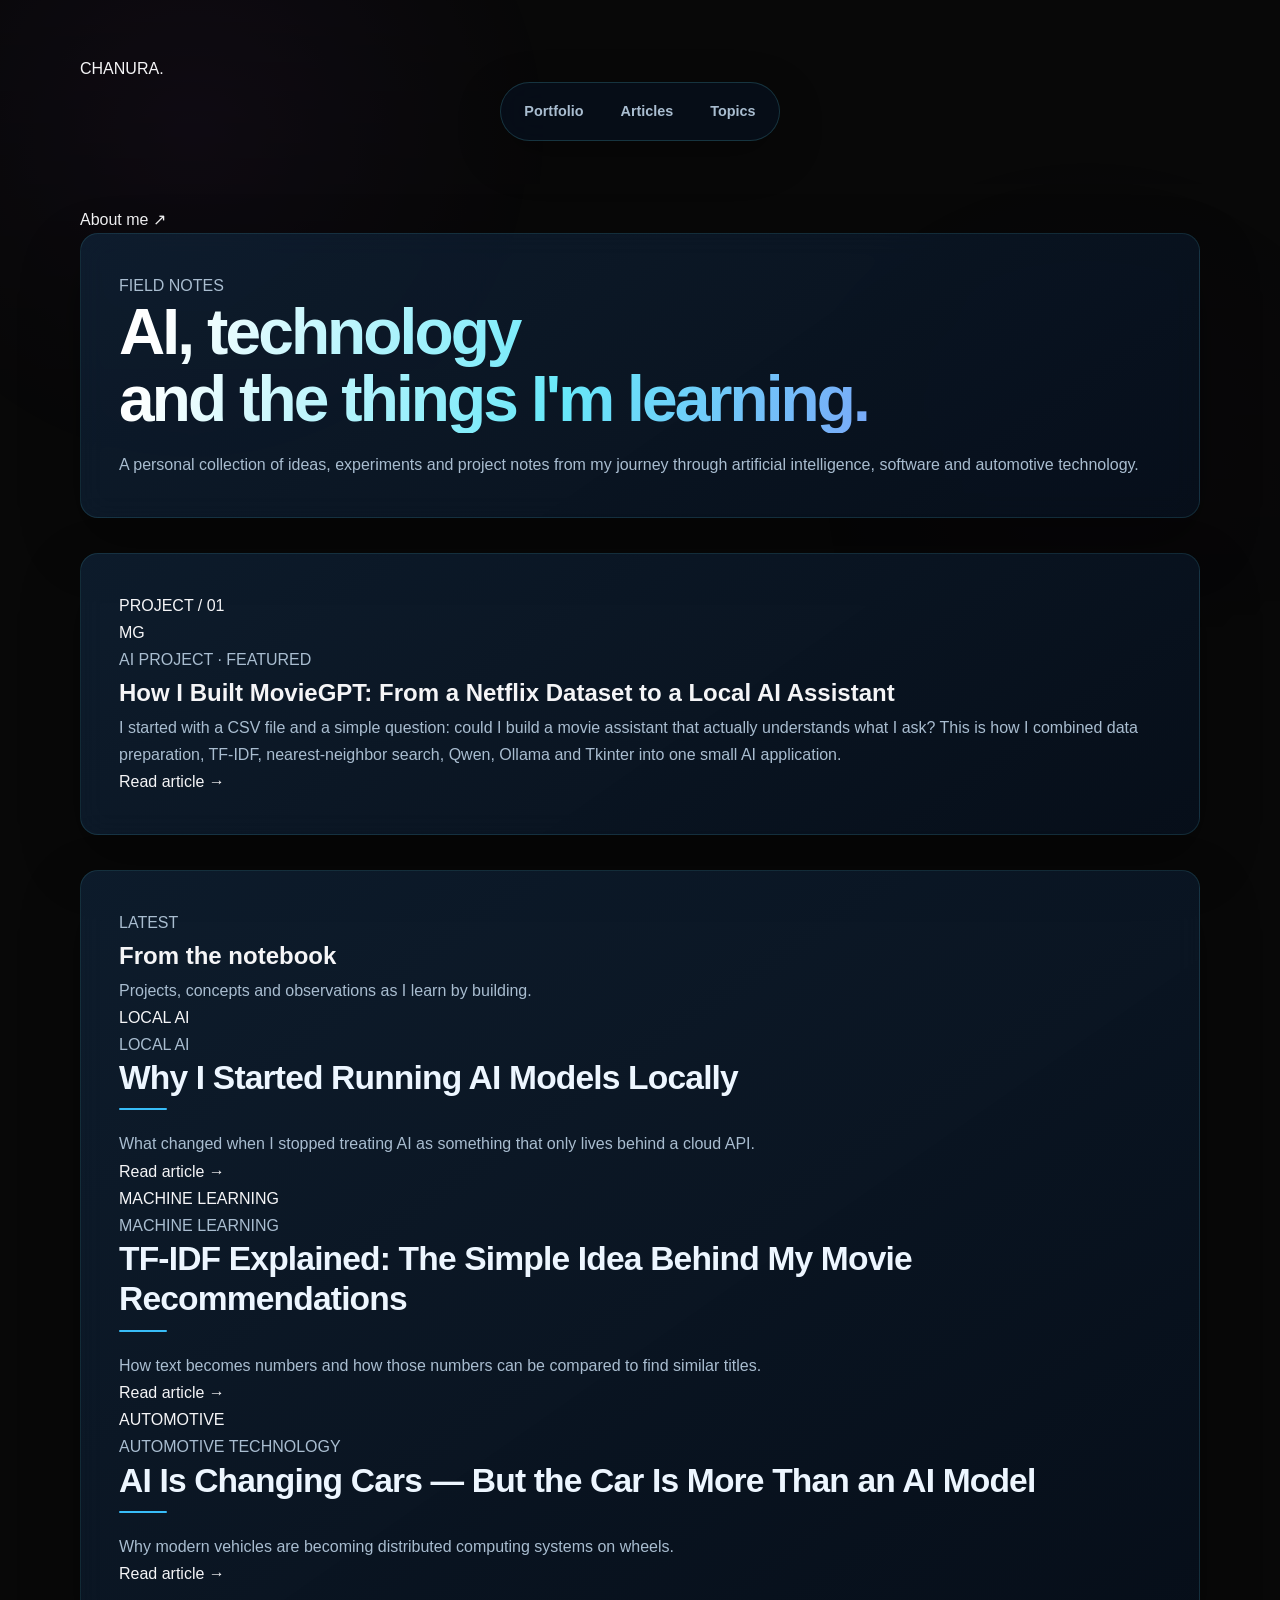
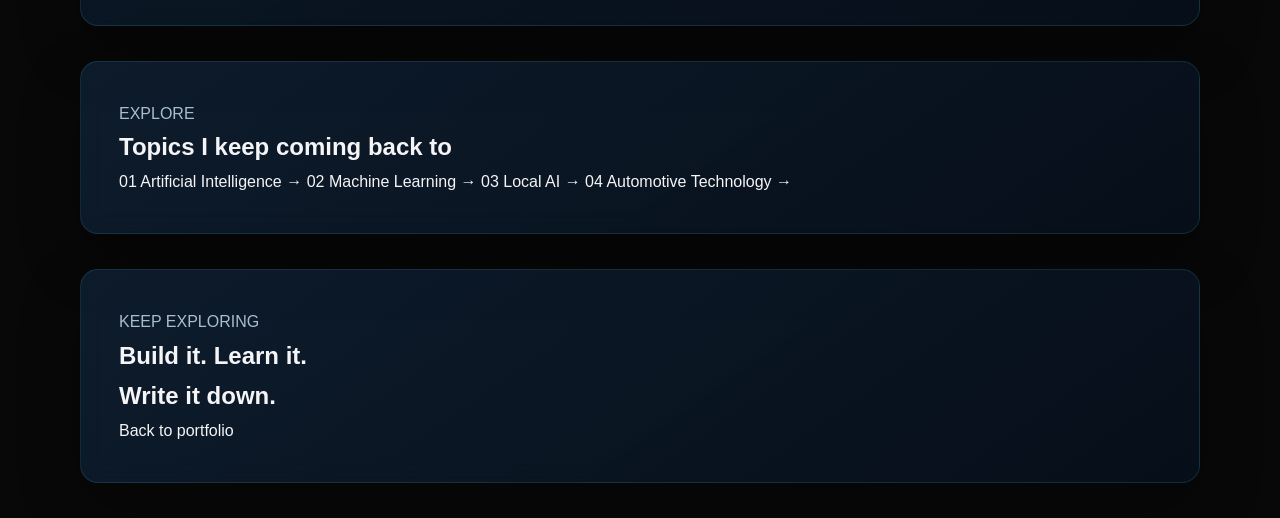
==== commit 0ed7f79c: "Redesign blog with clean editorial research layout inspired by DeepMind" ====
--- a/blog.html
+++ b/blog.html
@@ -1,11 +1,81 @@
-<!DOCTYPE html><html lang="en"><head><meta charset="UTF-8"><meta name="viewport" content="width=device-width, initial-scale=1.0"><meta name="description" content="Chanura Madushan's AI and automotive blog — practical notes on artificial intelligence, local AI, software, and modern cars."><title>Blog | Chanura Madushan</title><link rel="stylesheet" href="style.css"><link rel="stylesheet" href="blog.css"></head><body>
-<header class="blog-header"><button class="theme-toggle" id="themeToggle" type="button" aria-label="Switch theme"><span>☾</span><b>Dark</b></button><a class="blog-brand" href="index.html">CM<span>/</span>LAB</a><nav class="blog-nav"><a href="index.html">Portfolio</a><a href="#featured">Featured</a><a href="#articles">Articles</a><a href="#topics">Topics</a></nav><div class="blog-status"><span></span> BUILDING + LEARNING</div></header>
-<main><section class="blog-hero"><div class="hero-copy"><p class="eyebrow">FIELD NOTES // 001</p><h1>AI, machines,<br><em>and the road ahead.</em></h1><p class="hero-intro">A personal lab for documenting what I learn while building with AI, experimenting with local models, and exploring the technology inside modern cars.</p><div class="hero-meta"><span>AI / ML</span><span>LOCAL AI</span><span>AUTOMOTIVE</span><span>SOFTWARE</span></div></div><div class="hero-terminal"><div class="terminal-top"><i></i><i></i><i></i><b>chanura@lab:~</b></div><div class="terminal-body"><p><span class="prompt">$</span> cat interests.txt</p><p class="terminal-value">artificial_intelligence</p><p class="terminal-value">machine_learning</p><p class="terminal-value">automotive_technology</p><p class="terminal-value">software_building</p><p><span class="prompt">$</span> status</p><p class="terminal-value accent">learning // building // documenting</p></div></div></section>
-<section id="featured" class="blog-section featured-section"><div class="section-label"><span>01</span> FEATURED TRANSMISSION</div><a class="featured-card" href="blog/moviegpt.html"><div class="featured-content"><span class="article-tag">AI PROJECT</span><h2>How I Built MovieGPT: From a Netflix Dataset to a Local AI Assistant</h2><p>I started with a CSV file and a simple question: can I build a movie assistant that actually understands what I ask? This is the story of turning that dataset into a recommendation engine using TF-IDF, nearest-neighbor search, Qwen, Ollama, and Tkinter.</p><span class="read-link">READ ARTICLE <b>→</b></span></div><div class="featured-index">01</div></a></section>
-<section id="articles" class="blog-section"><div class="section-heading"><div class="section-label"><span>02</span> LATEST ARTICLES</div><p>Practical notes from projects, experiments, and things I want to understand better.</p></div><div class="article-grid">
-<a class="article-card" href="blog/local-ai.html"><div class="card-top"><span class="article-tag">LOCAL AI</span><span>03 MIN</span></div><span class="article-number">02</span><h3>Why I Started Running AI Models Locally</h3><p>What changed when I stopped treating AI as something that only lives behind a cloud API and started experimenting with Ollama and small local models.</p><span class="read-link">READ →</span></a>
-<a class="article-card" href="blog/tfidf.html"><div class="card-top"><span class="article-tag">ML</span><span>04 MIN</span></div><span class="article-number">03</span><h3>TF-IDF Explained: The Simple Idea Behind My Movie Recommendations</h3><p>A beginner-friendly look at how text becomes numbers, why cosine distance is useful, and how a simple classical ML technique can power a recommendation system.</p><span class="read-link">READ →</span></a>
-<a class="article-card" href="blog/ai-cars.html"><div class="card-top"><span class="article-tag">AUTOMOTIVE</span><span>05 MIN</span></div><span class="article-number">04</span><h3>AI Is Changing Cars — But the Car Is More Than an AI Model</h3><p>From sensors and ECUs to ADAS and software-defined vehicles, a modern vehicle is a distributed computing system on wheels. Here is how I think about the stack.</p><span class="read-link">READ →</span></a>
-</div></section>
-<section id="topics" class="blog-section"><div class="section-label"><span>03</span> TOPIC MAP</div><div class="topic-grid"><div><b>01</b><h3>Artificial Intelligence</h3><p>LLMs, AI assistants, agents, inference, and practical AI systems.</p></div><div><b>02</b><h3>Machine Learning</h3><p>Recommendation systems, NLP, datasets, evaluation, and algorithms.</p></div><div><b>03</b><h3>Local AI</h3><p>Ollama, open models, hardware constraints, privacy, and local inference.</p></div><div><b>04</b><h3>Automotive Tech</h3><p>ECUs, sensors, ADAS, software-defined vehicles, and connected cars.</p></div></div></section>
-<section class="blog-footer"><p class="eyebrow">END OF TRANSMISSION</p><h2>Build something. Understand it. Document it.</h2><p>This blog will grow alongside my projects and experiments.</p><a class="footer-button" href="index.html">BACK TO PORTFOLIO</a></section></main><script src="blog-theme.js"></script></body></html>+<!DOCTYPE html>
+<html lang="en">
+<head>
+<meta charset="UTF-8">
+<meta name="viewport" content="width=device-width, initial-scale=1.0">
+<meta name="description" content="Chanura Madushan — notes on AI, machine learning, software and automotive technology.">
+<title>Blog | Chanura Madushan</title>
+<link rel="stylesheet" href="style.css">
+<link rel="stylesheet" href="blog.css">
+</head>
+<body>
+<header class="dm-header">
+  <a class="dm-logo" href="index.html">CHANURA<span>.</span></a>
+  <nav class="dm-nav" aria-label="Blog navigation">
+    <a href="index.html">Portfolio</a>
+    <a href="#articles">Articles</a>
+    <a href="#topics">Topics</a>
+  </nav>
+  <a class="dm-header-link" href="index.html">About me <span>↗</span></a>
+</header>
+
+<main>
+<section class="dm-intro">
+  <p class="dm-kicker">FIELD NOTES</p>
+  <h1>AI, technology<br>and the things I'm learning.</h1>
+  <p class="dm-lead">A personal collection of ideas, experiments and project notes from my journey through artificial intelligence, software and automotive technology.</p>
+</section>
+
+<section id="featured" class="dm-feature">
+  <a href="blog/moviegpt.html" class="feature-image image-purple">
+    <div class="image-grid"></div>
+    <span class="image-label">PROJECT / 01</span>
+    <div class="feature-symbol">M<span>G</span></div>
+  </a>
+  <div class="feature-copy">
+    <p class="dm-category">AI PROJECT · FEATURED</p>
+    <h2>How I Built MovieGPT: From a Netflix Dataset to a Local AI Assistant</h2>
+    <p>I started with a CSV file and a simple question: could I build a movie assistant that actually understands what I ask? This is how I combined data preparation, TF-IDF, nearest-neighbor search, Qwen, Ollama and Tkinter into one small AI application.</p>
+    <a class="dm-read" href="blog/moviegpt.html">Read article <span>→</span></a>
+  </div>
+</section>
+
+<section id="articles" class="dm-section">
+  <div class="dm-section-head">
+    <div><p class="dm-kicker">LATEST</p><h2>From the notebook</h2></div>
+    <p>Projects, concepts and observations as I learn by building.</p>
+  </div>
+  <div class="dm-grid">
+    <a class="dm-card" href="blog/local-ai.html">
+      <div class="card-image image-blue"><span>LOCAL AI</span><div class="orb orb-one"></div><div class="orb orb-two"></div></div>
+      <div class="card-body"><p class="dm-category">LOCAL AI</p><h3>Why I Started Running AI Models Locally</h3><p>What changed when I stopped treating AI as something that only lives behind a cloud API.</p><span class="dm-read">Read article →</span></div>
+    </a>
+    <a class="dm-card" href="blog/tfidf.html">
+      <div class="card-image image-green"><span>MACHINE LEARNING</span><div class="tfidf-art"><i></i><i></i><i></i><i></i><i></i></div></div>
+      <div class="card-body"><p class="dm-category">MACHINE LEARNING</p><h3>TF-IDF Explained: The Simple Idea Behind My Movie Recommendations</h3><p>How text becomes numbers and how those numbers can be compared to find similar titles.</p><span class="dm-read">Read article →</span></div>
+    </a>
+    <a class="dm-card" href="blog/ai-cars.html">
+      <div class="card-image image-orange"><span>AUTOMOTIVE</span><div class="road-art"><b></b><b></b><b></b></div></div>
+      <div class="card-body"><p class="dm-category">AUTOMOTIVE TECHNOLOGY</p><h3>AI Is Changing Cars — But the Car Is More Than an AI Model</h3><p>Why modern vehicles are becoming distributed computing systems on wheels.</p><span class="dm-read">Read article →</span></div>
+    </a>
+  </div>
+</section>
+
+<section id="topics" class="dm-topics">
+  <div><p class="dm-kicker">EXPLORE</p><h2>Topics I keep coming back to</h2></div>
+  <div class="topic-links">
+    <a href="#articles"><span>01</span> Artificial Intelligence <b>→</b></a>
+    <a href="#articles"><span>02</span> Machine Learning <b>→</b></a>
+    <a href="#articles"><span>03</span> Local AI <b>→</b></a>
+    <a href="#articles"><span>04</span> Automotive Technology <b>→</b></a>
+  </div>
+</section>
+
+<section class="dm-bottom">
+  <p class="dm-kicker">KEEP EXPLORING</p>
+  <h2>Build it. Learn it.<br>Write it down.</h2>
+  <a href="index.html" class="dm-button">Back to portfolio</a>
+</section>
+</main>
+</body>
+</html>
--- a/blog.css
+++ b/blog.css
@@ -1,22 +1,6 @@
 /* Blog system */
-.blog-header,.article-header{width:min(92%,1120px);margin:0 auto;padding:30px 0 18px;display:flex;align-items:center;gap:22px}
-.blog-brand{font-weight:800;letter-spacing:.08em;color:#edf6ff;font-size:1.05rem}.blog-brand span{color:#67e8f9}
-.blog-nav{display:flex;gap:5px;margin-left:auto;padding:6px;border:1px solid rgba(103,232,249,.14);border-radius:999px;background:rgba(7,17,31,.7);backdrop-filter:blur(16px)}
-.blog-nav a,.back-link{padding:8px 13px;color:#a9bdd0;font-size:.84rem;font-weight:650;border-radius:999px}.blog-nav a:hover,.back-link:hover{color:#edf6ff;background:rgba(56,189,248,.1)}
-.blog-status{font-size:.72rem;color:#67e8f9;letter-spacing:.1em;white-space:nowrap}.blog-status span{display:inline-block;width:7px;height:7px;margin-right:7px;border-radius:50%;background:#67e8f9;box-shadow:0 0 12px #38bdf8}
-.blog-hero{width:min(92%,1120px);margin:35px auto 80px;min-height:540px;display:grid;grid-template-columns:1.15fr .85fr;gap:55px;align-items:center}
-.eyebrow,.section-label{color:#67e8f9;font-size:.72rem;font-weight:800;letter-spacing:.14em}.blog-hero h1{margin:15px 0 25px;max-width:800px;font-size:clamp(3.2rem,7vw,6.8rem);line-height:.94}.blog-hero h1 em{font-style:normal;color:#a9bdd0}
-.hero-intro{max-width:690px;font-size:1.1rem}.hero-meta{display:flex;flex-wrap:wrap;gap:9px;margin-top:28px}.hero-meta span,.article-tag{padding:6px 10px;border:1px solid rgba(103,232,249,.18);border-radius:999px;color:#a9bdd0;background:rgba(56,189,248,.06);font-size:.68rem;font-weight:750;letter-spacing:.08em}
-.hero-terminal{border:1px solid rgba(103,232,249,.18);border-radius:20px;overflow:hidden;background:rgba(7,17,31,.86);box-shadow:0 30px 80px rgba(0,0,0,.38);transform:perspective(900px) rotateY(-4deg)}
-.terminal-top{display:flex;align-items:center;gap:7px;padding:13px 16px;border-bottom:1px solid rgba(103,232,249,.12);color:#a9bdd0;font-size:.76rem}.terminal-top i{width:8px;height:8px;border-radius:50%;background:#28445d}.terminal-top b{margin-left:8px;font-weight:600}.terminal-body{padding:27px;font:500 .82rem/2 "SFMono-Regular",Consolas,monospace}.prompt{color:#67e8f9}.terminal-value{padding-left:18px;color:#a9bdd0}.terminal-value.accent{color:#67e8f9}
-.blog-section{width:min(92%,1120px);margin:0 auto 75px}.section-label{display:flex;gap:10px;align-items:center;margin-bottom:20px}.section-label span{color:#818cf8}
-.featured-card{position:relative;display:block;overflow:hidden;padding:45px;background:linear-gradient(135deg,rgba(56,189,248,.11),rgba(129,140,248,.06) 55%,rgba(7,17,31,.9));border:1px solid rgba(103,232,249,.18);border-radius:22px;box-shadow:0 25px 70px rgba(0,0,0,.28);transition:.35s ease}.featured-card:hover{transform:translateY(-7px);border-color:rgba(103,232,249,.42)}.featured-content{max-width:800px}.featured-card h2{margin:17px 0 15px;color:#edf6ff;font-size:clamp(2rem,4vw,3.3rem);line-height:1.08;letter-spacing:-.035em}.featured-card p{max-width:760px}.featured-index{position:absolute;right:35px;bottom:15px;color:rgba(103,232,249,.12);font-size:9rem;font-weight:900;line-height:1}
-.read-link{display:inline-block;margin-top:22px;color:#67e8f9;font-size:.78rem;font-weight:800;letter-spacing:.1em}.read-link b{margin-left:7px}
-.section-heading{display:flex;justify-content:space-between;align-items:end;gap:30px;margin-bottom:20px}.section-heading p{max-width:450px;text-align:right;font-size:.92rem}
-.article-grid{display:grid;grid-template-columns:repeat(3,1fr);gap:18px}.article-card{min-height:330px;padding:27px;display:flex;flex-direction:column;border:1px solid rgba(103,232,249,.13);border-radius:18px;background:rgba(13,27,42,.72);transition:.3s ease}.article-card:hover{transform:translateY(-6px);border-color:rgba(103,232,249,.35);background:rgba(16,36,58,.9);box-shadow:0 22px 45px rgba(0,0,0,.25)}.card-top{display:flex;justify-content:space-between;align-items:center;color:#71879a;font-size:.66rem;font-weight:700;letter-spacing:.08em}.article-number{display:block;margin:24px 0 8px;color:#818cf8;font:700 .75rem/1 "SFMono-Regular",Consolas,monospace}.article-card h3{font-size:1.4rem;line-height:1.2;margin-bottom:12px}.article-card p{font-size:.91rem}.article-card .read-link{margin-top:auto}
-.topic-grid{display:grid;grid-template-columns:repeat(4,1fr);gap:1px;overflow:hidden;border:1px solid rgba(103,232,249,.12);border-radius:18px;background:rgba(103,232,249,.1)}.topic-grid>div{padding:27px;background:rgba(7,17,31,.92)}.topic-grid b{color:#67e8f9;font:700 .72rem "SFMono-Regular",Consolas,monospace}.topic-grid h3{margin:16px 0 8px;font-size:1.08rem}.topic-grid p{font-size:.84rem}
-.blog-footer{width:min(92%,1120px);margin:0 auto 70px;padding:55px;text-align:center;border:1px solid rgba(103,232,249,.12);border-radius:22px;background:linear-gradient(145deg,rgba(16,36,58,.75),rgba(7,17,31,.85))}.blog-footer h2{margin:12px auto;max-width:720px;font-size:clamp(2rem,4vw,3.2rem);line-height:1.08}.footer-button{display:inline-block;margin-top:24px;padding:11px 17px;border:1px solid rgba(103,232,249,.22);border-radius:10px;color:#edf6ff;font-size:.76rem;font-weight:750;letter-spacing:.08em}.footer-button:hover{background:#38bdf8;color:#07111f}
-.article-header{justify-content:space-between}.article-page{width:min(92%,900px);margin:70px auto 100px}.article-meta{display:flex;gap:12px;align-items:center;color:#71879a;font-size:.7rem;font-weight:750;letter-spacing:.1em}.article-page>h1{margin:22px 0;font-size:clamp(2.7rem,6vw,5.2rem);line-height:1.02}.article-lead{max-width:760px;font-size:1.18rem;color:#a9bdd0}.article-body{margin-top:55px}.article-body h2{margin:42px 0 13px;color:#edf6ff;font-size:1.65rem}.article-body p{margin:0 0 18px;font-size:1.03rem}.article-body strong{color:#edf6ff}.article-body code{padding:3px 7px;border-radius:5px;background:#10243a;color:#67e8f9;font-family:monospace}.callout{margin:35px 0;padding:22px 24px;border-left:2px solid #38bdf8;background:rgba(56,189,248,.06);color:#a9bdd0}.callout b{color:#edf6ff}.next-article{display:block;margin-top:60px;padding-top:25px;border-top:1px solid rgba(103,232,249,.12);color:#67e8f9;font-size:.78rem;font-weight:800;letter-spacing:.08em}
-@media(max-width:800px){.blog-header{flex-wrap:wrap}.blog-nav{order:3;width:100%;justify-content:center}.blog-status{margin-left:auto}.blog-hero{grid-template-columns:1fr;min-height:auto;margin-top:45px}.hero-terminal{transform:none}.article-grid{grid-template-columns:1fr}.topic-grid{grid-template-columns:1fr 1fr}.section-heading{display:block}.section-heading p{text-align:left;margin-top:10px}.featured-index{font-size:6rem}.blog-footer{padding:35px}}
+:root{--blog-bg:#080808;--blog-surface:rgba(24,24,27,.62);--blog-surface-strong:rgba(30,30,34,.78);--blog-text:#f5f5f7;--blog-muted:#a1a1aa;--blog-border:rgba(255,255,255,.1);--blog-purple:#a855f7;--blog-purple-soft:#c084fc;--blog-shadow:0 24px 70px rgba(0,0,0,.28)}
+html{scroll-behavior:smooth}body{background:var(--blog-bg);color:var(--blog-text);font-family:-apple-system,BlinkMacSystemFont,"SF Pro Display","SF Pro Text","Helvetica Neue",Arial,sans-serif;transition:background .25s,color .25s}body:before{background:radial-gradient(circle at 15% 15%,rgba(168,85,247,.1),transparent 28%),radial-gradient(circle at 85% 55%,rgba(126,34,206,.08),transparent 30%);}
+.blog-header{flex-wrap:wrap}.blog-nav{order:3;width:100%;justify-content:center}.blog-status{margin-left:auto}.blog-hero{grid-template-columns:1fr;min-height:auto;margin-top:45px}.hero-terminal{transform:none}.article-grid{grid-template-columns:1fr}.topic-grid{grid-template-columns:1fr 1fr}.section-heading{display:block}.section-heading p{text-align:left;margin-top:10px}.featured-index{font-size:6rem}.blog-footer{padding:35px}}
 @media(max-width:500px){.blog-header,.article-header{width:94%;padding-top:20px}.blog-nav{border-radius:13px;flex-wrap:wrap}.blog-nav a{flex:1;text-align:center}.blog-status{display:none}.blog-hero,.blog-section,.article-page,.blog-footer{width:94%}.blog-hero h1{font-size:3rem}.featured-card{padding:28px}.featured-card h2{font-size:2rem}.topic-grid{grid-template-columns:1fr}.article-page{margin-top:40px}.article-page>h1{font-size:2.65rem}.article-body p{font-size:.98rem}}
 @media(prefers-reduced-motion:reduce){.featured-card,.article-card{transition:none}}
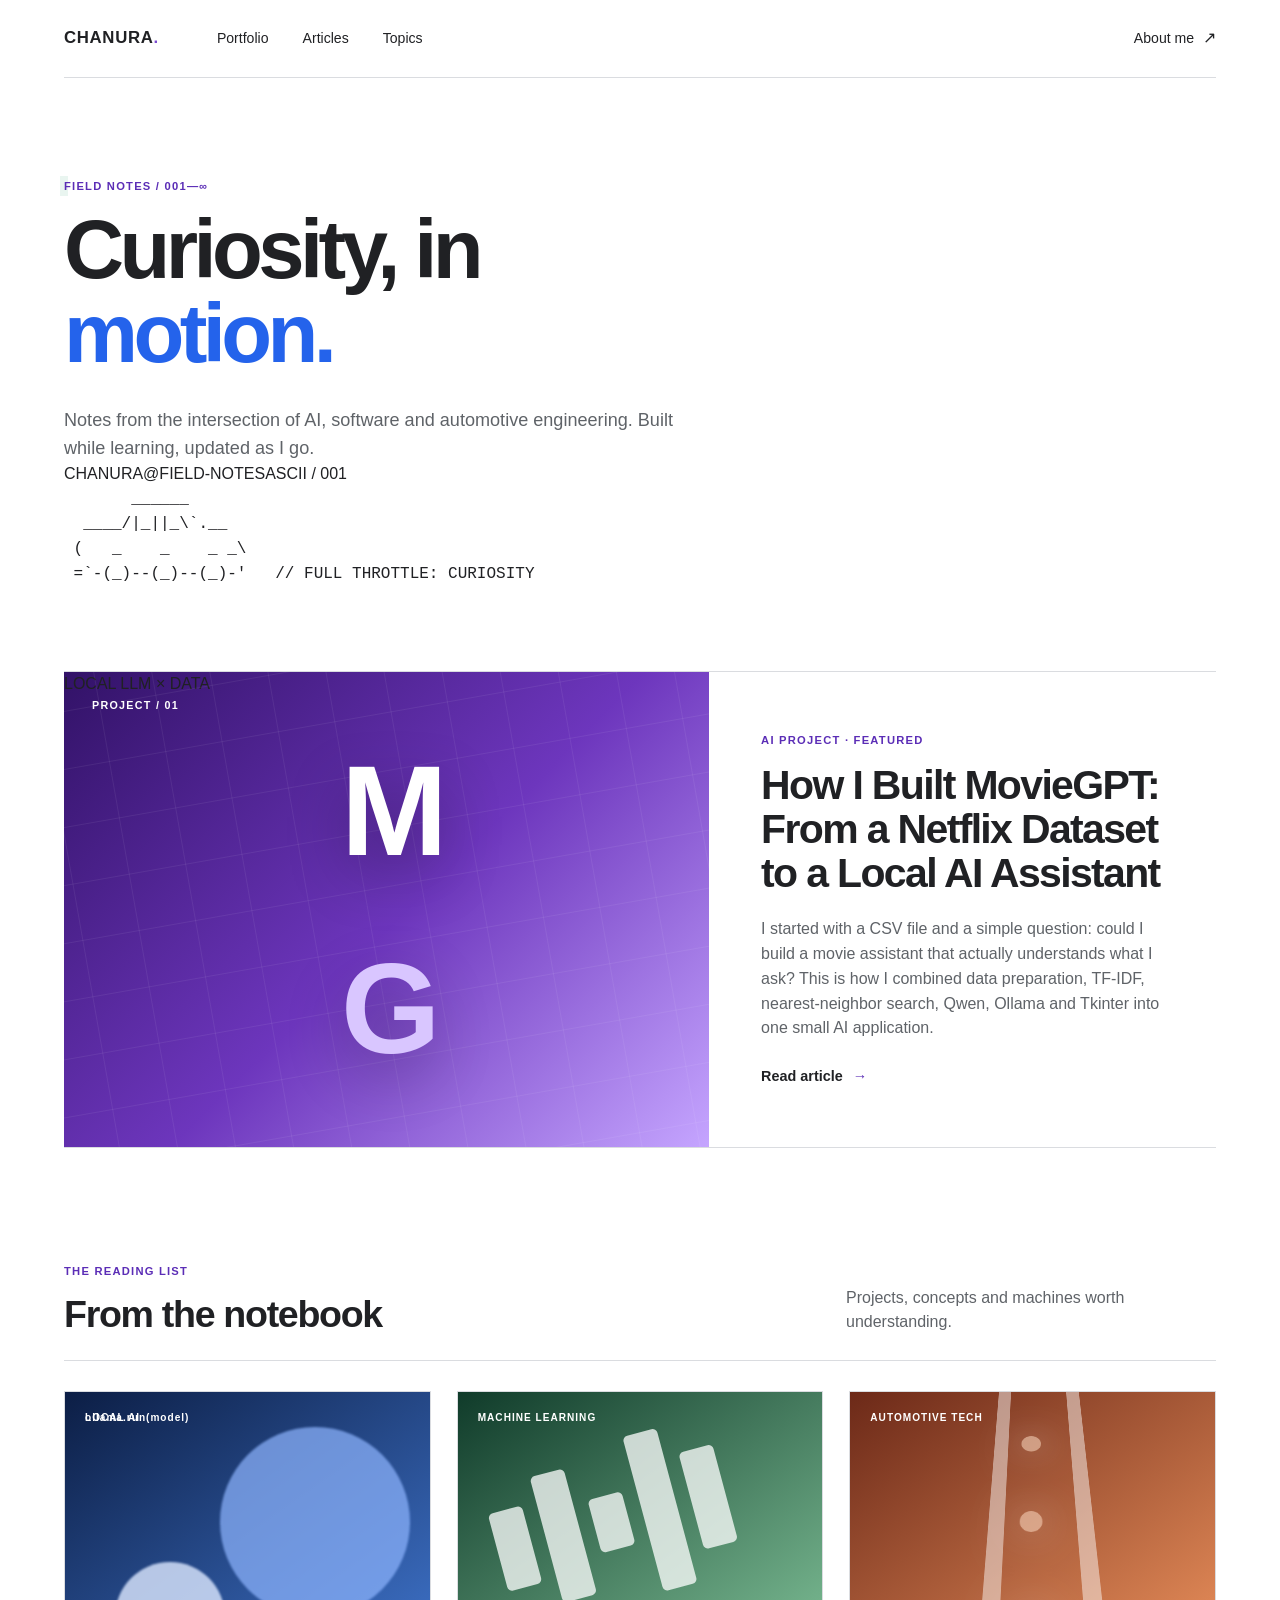
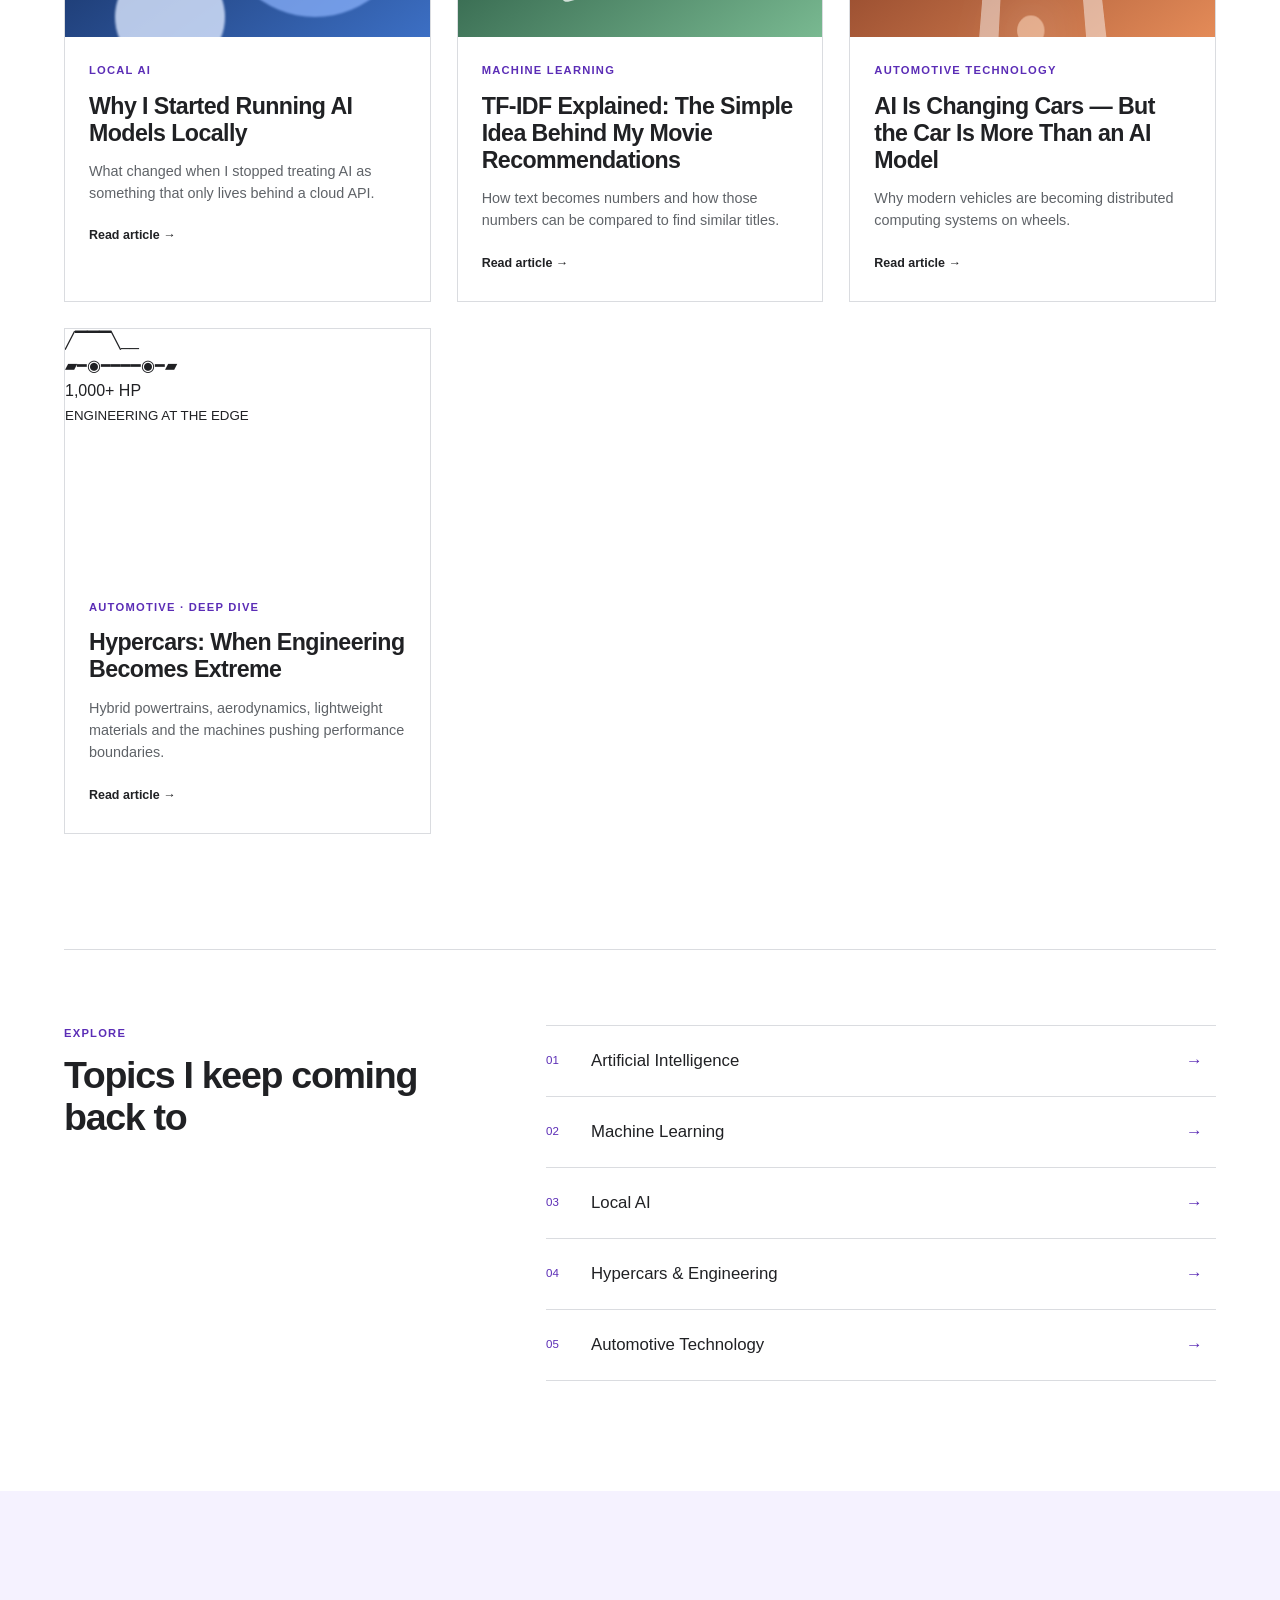
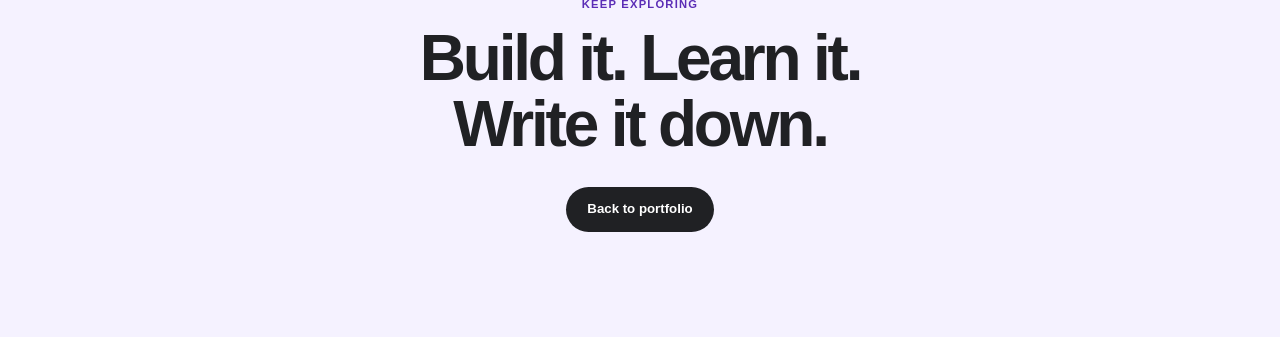
==== commit 44e1e4d7: "Refresh blog with motion and hypercar feature" ====
--- a/blog.html
+++ b/blog.html
@@ -3,8 +3,8 @@
 <head>
 <meta charset="UTF-8">
 <meta name="viewport" content="width=device-width, initial-scale=1.0">
-<meta name="description" content="Chanura Madushan — notes on AI, machine learning, software and automotive technology.">
-<title>Blog | Chanura Madushan</title>
+<meta name="description" content="Chanura Madushan — notes on AI, machine learning, software and automotive technology, from local LLMs to hypercars.">
+<title>Field Notes | Chanura Madushan</title>
 <link rel="stylesheet" href="style.css">
 <link rel="stylesheet" href="blog.css">
 </head>
@@ -20,17 +20,25 @@
 </header>
 
 <main>
-<section class="dm-intro">
-  <p class="dm-kicker">FIELD NOTES</p>
-  <h1>AI, technology<br>and the things I'm learning.</h1>
-  <p class="dm-lead">A personal collection of ideas, experiments and project notes from my journey through artificial intelligence, software and automotive technology.</p>
+<section class="dm-intro reveal">
+  <p class="dm-kicker"><span class="status-dot"></span> FIELD NOTES / 001—∞</p>
+  <h1>Curiosity, in<br><span class="gradient-text">motion.</span></h1>
+  <p class="dm-lead">Notes from the intersection of AI, software and automotive engineering. Built while learning, updated as I go.</p>
+  <div class="ascii-console" aria-label="ASCII art of a sports car">
+    <div class="console-top"><span>CHANURA@FIELD-NOTES</span><span>ASCII / 001</span></div>
+<pre class="ascii-car" aria-hidden="true">       ______
+  ____/|_||_\`.__
+ (   _    _    _ _\
+ =`-(_)--(_)--(_)-'   // FULL THROTTLE: CURIOSITY</pre>
+  </div>
 </section>
 
-<section id="featured" class="dm-feature">
+<section id="featured" class="dm-feature reveal">
   <a href="blog/moviegpt.html" class="feature-image image-purple">
     <div class="image-grid"></div>
     <span class="image-label">PROJECT / 01</span>
     <div class="feature-symbol">M<span>G</span></div>
+    <span class="floating-chip">LOCAL LLM × DATA</span>
   </a>
   <div class="feature-copy">
     <p class="dm-category">AI PROJECT · FEATURED</p>
@@ -41,33 +49,38 @@
 </section>
 
 <section id="articles" class="dm-section">
-  <div class="dm-section-head">
-    <div><p class="dm-kicker">LATEST</p><h2>From the notebook</h2></div>
-    <p>Projects, concepts and observations as I learn by building.</p>
+  <div class="dm-section-head reveal">
+    <div><p class="dm-kicker">THE READING LIST</p><h2>From the notebook</h2></div>
+    <p>Projects, concepts and machines worth understanding.</p>
   </div>
   <div class="dm-grid">
-    <a class="dm-card" href="blog/local-ai.html">
-      <div class="card-image image-blue"><span>LOCAL AI</span><div class="orb orb-one"></div><div class="orb orb-two"></div></div>
+    <a class="dm-card reveal" href="blog/local-ai.html">
+      <div class="card-image image-blue"><span>LOCAL AI</span><div class="orb orb-one"></div><div class="orb orb-two"></div><span class="visual-code">ollama.run(model)</span></div>
       <div class="card-body"><p class="dm-category">LOCAL AI</p><h3>Why I Started Running AI Models Locally</h3><p>What changed when I stopped treating AI as something that only lives behind a cloud API.</p><span class="dm-read">Read article →</span></div>
     </a>
-    <a class="dm-card" href="blog/tfidf.html">
+    <a class="dm-card reveal" href="blog/tfidf.html">
       <div class="card-image image-green"><span>MACHINE LEARNING</span><div class="tfidf-art"><i></i><i></i><i></i><i></i><i></i></div></div>
       <div class="card-body"><p class="dm-category">MACHINE LEARNING</p><h3>TF-IDF Explained: The Simple Idea Behind My Movie Recommendations</h3><p>How text becomes numbers and how those numbers can be compared to find similar titles.</p><span class="dm-read">Read article →</span></div>
     </a>
-    <a class="dm-card" href="blog/ai-cars.html">
-      <div class="card-image image-orange"><span>AUTOMOTIVE</span><div class="road-art"><b></b><b></b><b></b></div></div>
+    <a class="dm-card reveal" href="blog/ai-cars.html">
+      <div class="card-image image-orange"><span>AUTOMOTIVE TECH</span><div class="road-art"><b></b><b></b><b></b></div></div>
       <div class="card-body"><p class="dm-category">AUTOMOTIVE TECHNOLOGY</p><h3>AI Is Changing Cars — But the Car Is More Than an AI Model</h3><p>Why modern vehicles are becoming distributed computing systems on wheels.</p><span class="dm-read">Read article →</span></div>
+    </a>
+    <a class="dm-card reveal hypercar-card" href="blog/hypercars.html">
+      <div class="card-image hypercar-visual"><span>HYPERCAR CULTURE / 001</span><div class="speed-lines"></div><div class="hypercar-outline" aria-hidden="true">╱▔▔▔╲__<br>▰━◉━━━━◉━▰</div><div class="visual-spec">1,000+ HP<br><small>ENGINEERING AT THE EDGE</small></div></div>
+      <div class="card-body"><p class="dm-category">AUTOMOTIVE · DEEP DIVE</p><h3>Hypercars: When Engineering Becomes Extreme</h3><p>Hybrid powertrains, aerodynamics, lightweight materials and the machines pushing performance boundaries.</p><span class="dm-read">Read article →</span></div>
     </a>
   </div>
 </section>
 
-<section id="topics" class="dm-topics">
+<section id="topics" class="dm-topics reveal">
   <div><p class="dm-kicker">EXPLORE</p><h2>Topics I keep coming back to</h2></div>
   <div class="topic-links">
     <a href="#articles"><span>01</span> Artificial Intelligence <b>→</b></a>
     <a href="#articles"><span>02</span> Machine Learning <b>→</b></a>
     <a href="#articles"><span>03</span> Local AI <b>→</b></a>
-    <a href="#articles"><span>04</span> Automotive Technology <b>→</b></a>
+    <a href="blog/hypercars.html"><span>04</span> Hypercars & Engineering <b>→</b></a>
+    <a href="blog/ai-cars.html"><span>05</span> Automotive Technology <b>→</b></a>
   </div>
 </section>
 
@@ -77,5 +90,23 @@
   <a href="index.html" class="dm-button">Back to portfolio</a>
 </section>
 </main>
+<script>
+(() => {
+  const items = document.querySelectorAll('.reveal');
+  if (!('IntersectionObserver' in window) || window.matchMedia('(prefers-reduced-motion: reduce)').matches) {
+    items.forEach(item => item.classList.add('is-visible'));
+    return;
+  }
+  const observer = new IntersectionObserver((entries, obs) => {
+    entries.forEach(entry => {
+      if (entry.isIntersecting) {
+        entry.target.classList.add('is-visible');
+        obs.unobserve(entry.target);
+      }
+    });
+  }, { threshold: 0.12 });
+  items.forEach(item => observer.observe(item));
+})();
+</script>
 </body>
-</html>+</html>
--- a/style.css
+++ b/style.css
@@ -1,670 +1,174 @@
 :root {
-    --bg: #07111f;
-    --bg-soft: #0d1b2a;
-    --card: #10243a;
-    --card-hover: #15314d;
-    --text: #edf6ff;
-    --muted: #a9bdd0;
-    --accent: #38bdf8;
-    --accent-light: #67e8f9;
-    --accent-secondary: #818cf8;
-    --border: rgba(103, 232, 249, 0.14);
-    --shadow: 0 24px 60px rgba(0, 0, 0, 0.32);
-    --radius: 18px;
-    --max-width: 1120px;
+  color-scheme: light;
+  --ink: #17212b;
+  --muted: #596675;
+  --soft-muted: #788493;
+  --paper: #f7f8fa;
+  --white: #fff;
+  --line: #e1e6eb;
+  --accent: #2463eb;
+  --accent-dark: #194dc1;
+  --navy: #101d2b;
+  --max: 1160px;
+  --radius: 18px;
+  --shadow: 0 16px 45px rgba(24, 39, 56, .07);
 }
-
-* {
-    box-sizing: border-box;
-    margin: 0;
-    padding: 0;
+* { box-sizing: border-box; margin: 0; padding: 0; }
+html { scroll-behavior: smooth; scroll-padding-top: 95px; }
+body { background: var(--paper); color: var(--ink); font-family: "DM Sans", Arial, sans-serif; font-size: 16px; line-height: 1.7; -webkit-font-smoothing: antialiased; }
+a { color: inherit; text-decoration: none; }
+img { display: block; max-width: 100%; }
+button, a { -webkit-tap-highlight-color: transparent; }
+a:focus-visible { outline: 3px solid #84a8ff; outline-offset: 4px; border-radius: 5px; }
+.container { width: min(calc(100% - 48px), var(--max)); margin-inline: auto; }
+.skip-link { position: absolute; left: 12px; top: -60px; z-index: 100; padding: 10px 14px; background: var(--white); border: 1px solid var(--line); }
+.skip-link:focus { top: 12px; }
+.site-header { position: sticky; top: 0; z-index: 50; background: rgba(247,248,250,.9); border-bottom: 1px solid rgba(225,230,235,.8); backdrop-filter: blur(16px); }
+.header-inner { min-height: 78px; display: flex; align-items: center; justify-content: space-between; gap: 24px; }
+.brand { font-family: Manrope, sans-serif; font-size: 1.55rem; font-weight: 800; letter-spacing: -.08em; }
+.brand span { color: var(--accent); }
+.main-nav { display: flex; align-items: center; gap: clamp(18px, 3vw, 38px); }
+.main-nav a, .header-cta { color: var(--muted); font-size: .9rem; font-weight: 600; transition: color .2s ease; }
+.main-nav a:hover, .header-cta:hover { color: var(--accent); }
+.header-cta { color: var(--ink); padding: 9px 15px; border: 1px solid #cfd7e0; border-radius: 9px; }
+.header-cta span { margin-left: 5px; color: var(--accent); }
+.hero { display: grid; grid-template-columns: 1.25fr .75fr; align-items: center; gap: 70px; padding-block: clamp(72px, 10vw, 126px) 112px; }
+.eyebrow, .section-kicker, .project-type { font-size: .72rem; font-weight: 700; letter-spacing: .13em; text-transform: uppercase; }
+.eyebrow { display: flex; align-items: center; gap: 10px; color: #3f536a; margin-bottom: 25px; }
+.status-dot { width: 8px; height: 8px; border-radius: 50%; background: #2a9b69; box-shadow: 0 0 0 4px rgba(42,155,105,.1); }
+h1, h2, h3 { font-family: Manrope, "DM Sans", sans-serif; letter-spacing: -.045em; line-height: 1.17; }
+h1 { max-width: 760px; font-size: clamp(2.8rem, 5.5vw, 4.65rem); font-weight: 800; }
+h1 span { color: var(--accent); }
+.hero-lead { max-width: 630px; margin-top: 25px; color: var(--muted); font-size: 1.08rem; line-height: 1.85; }
+.hero-actions { display: flex; flex-wrap: wrap; align-items: center; gap: 12px; margin-top: 30px; }
+.button { display: inline-flex; min-height: 47px; align-items: center; justify-content: center; gap: 12px; padding: 12px 18px; border: 1px solid transparent; border-radius: 9px; font-size: .9rem; font-weight: 700; transition: transform .2s ease, background .2s ease, border-color .2s ease; }
+.button:hover { transform: translateY(-2px); }
+.button-primary { color: white; background: var(--accent); }
+.button-primary:hover { background: var(--accent-dark); }
+.button-secondary { color: var(--ink); background: transparent; border-color: #d3dbe4; }
+.button-secondary:hover { background: white; border-color: #aebdcd; }
+.hero-focus { display: flex; flex-wrap: wrap; gap: 12px; align-items: baseline; margin-top: 36px; padding-top: 20px; border-top: 1px solid var(--line); font-size: .84rem; }
+.hero-focus > span { color: var(--soft-muted); }
+.hero-focus p { color: #344356; font-weight: 600; }
+.hero-focus i { color: #9aa5b2; font-style: normal; margin-inline: 4px; }
+.hero-visual { position: relative; display: grid; place-items: center; min-height: 390px; }
+.portrait-frame { position: relative; z-index: 2; width: min(100%, 340px); padding: 10px; background: rgba(255,255,255,.78); border: 1px solid #e0e6ec; border-radius: 25px; box-shadow: 0 28px 70px rgba(25,45,70,.13); transform: rotate(2deg); }
+.portrait-frame img { width: 100%; aspect-ratio: 1; object-fit: cover; border-radius: 17px; background: #e8edf3; }
+.portrait-caption { display: flex; align-items: center; gap: 12px; padding: 15px 8px 8px; transform: rotate(-2deg); }
+.caption-mark { display: grid; place-items: center; width: 40px; height: 40px; border-radius: 12px; color: var(--accent); background: #eaf0ff; font-size: .8rem; font-weight: 800; }
+.portrait-caption strong, .portrait-caption small { display: block; }
+.portrait-caption strong { font-size: .9rem; }
+.portrait-caption small { margin-top: 1px; color: var(--muted); font-size: .75rem; }
+.orbit { position: absolute; border: 1px solid #dbe3ec; border-radius: 50%; }
+.orbit-one { width: 390px; height: 390px; }
+.orbit-two { width: 470px; height: 470px; border-style: dashed; opacity: .75; }
+.visual-label { position: absolute; z-index: 3; padding: 7px 11px; color: #344356; background: white; border: 1px solid var(--line); border-radius: 7px; box-shadow: 0 8px 20px rgba(20,40,60,.07); font-size: .68rem; font-weight: 800; letter-spacing: .1em; }
+.label-one { top: 40px; right: 4px; }
+.label-two { bottom: 44px; left: -4px; }
+.intro-band { background: #eef2f6; border-block: 1px solid #e5eaf0; }
+.intro-grid { display: grid; grid-template-columns: .45fr 1.55fr; gap: 50px; padding-block: 72px; }
+.section-kicker { color: var(--accent); }
+.intro-grid h2, .section-heading h2, .contact-inner h2 { font-size: clamp(2rem, 3.4vw, 3rem); font-weight: 750; }
+.intro-grid > div > p { max-width: 770px; margin-top: 20px; color: var(--muted); font-size: 1.04rem; }
+.profile-links { display: flex; flex-wrap: wrap; gap: 24px; margin-top: 25px; }
+.profile-links a, .text-link { color: var(--accent); font-size: .9rem; font-weight: 700; }
+.profile-links a span, .text-link span { margin-left: 4px; }
+.section { padding-block: 105px; }
+.section-heading { display: flex; justify-content: space-between; align-items: end; gap: 35px; margin-bottom: 34px; }
+.section-heading h2 { margin-top: 12px; }
+.section-heading > p { max-width: 360px; color: var(--muted); font-size: .94rem; }
+.project-grid { display: grid; grid-template-columns: repeat(2, minmax(0, 1fr)); gap: 18px; }
+.project-card { display: flex; flex-direction: column; align-items: flex-start; min-height: 330px; padding: 28px; background: white; border: 1px solid var(--line); border-radius: var(--radius); box-shadow: 0 5px 18px rgba(24,39,56,.025); transition: transform .22s ease, box-shadow .22s ease, border-color .22s ease; }
+.project-card:hover { transform: translateY(-4px); border-color: #cbd7e8; box-shadow: var(--shadow); }
+.project-featured { background: linear-gradient(145deg, #fff 65%, #edf3ff); border-color: #cbd9f5; }
+.project-topline { display: flex; width: 100%; align-items: center; justify-content: space-between; gap: 12px; margin-bottom: 24px; }
+.project-index { color: #8794a3; font-family: Manrope, sans-serif; font-size: .78rem; font-weight: 800; }
+.project-status { padding: 4px 9px; border: 1px solid #e0e5eb; border-radius: 999px; color: #596675; font-size: .7rem; font-weight: 600; }
+.status-progress { color: #2457bd; background: #eef3ff; border-color: #dbe6ff; }
+.project-type { color: #748296; font-size: .65rem; letter-spacing: .11em; }
+.project-card h3 { margin-top: 9px; font-size: 1.55rem; }
+.project-card > p:not(.project-type) { margin-top: 12px; color: var(--muted); font-size: .94rem; line-height: 1.8; }
+.tag-list { display: flex; flex-wrap: wrap; gap: 7px; margin-top: 19px; list-style: none; }
+.tag-list li { padding: 5px 9px; color: #46566a; background: #f1f4f7; border-radius: 6px; font-size: .72rem; font-weight: 600; }
+.text-link { display: inline-block; margin-top: 23px; }
+.secondary-link { margin-top: 10px; color: #64748b; }
+.project-card .text-link:last-child { margin-top: auto; padding-top: 22px; }
+.project-card .secondary-link:last-child { margin-top: 8px; padding-top: 0; }
+.skills-section { padding-block: 88px 98px; background: #eef2f6; border-block: 1px solid #e4e9ef; }
+.skills-grid { display: grid; grid-template-columns: repeat(2, minmax(0, 1fr)); gap: 14px; }
+.skill-card { display: flex; align-items: flex-start; gap: 19px; padding: 23px; background: rgba(255,255,255,.82); border: 1px solid #e1e7ee; border-radius: 13px; }
+.skill-number { display: grid; flex: 0 0 38px; place-items: center; width: 38px; height: 38px; color: var(--accent); background: #eaf0ff; border-radius: 10px; font-size: .72rem; font-weight: 800; }
+.skill-card h3 { font-size: 1.05rem; letter-spacing: -.02em; }
+.skill-card p { margin-top: 8px; color: var(--muted); font-size: .9rem; }
+.learning-list { border-top: 1px solid var(--line); }
+.learning-list > div { display: flex; align-items: flex-start; gap: 18px; padding: 19px 0; border-bottom: 1px solid var(--line); }
+.learning-marker { display: grid; flex: 0 0 34px; place-items: center; width: 34px; height: 34px; background: white; border: 1px solid var(--line); border-radius: 9px; color: var(--accent); font-size: .75rem; font-weight: 800; }
+.learning-list p { flex: 1; }
+.learning-list strong, .learning-list small { display: block; }
+.learning-list strong { font-size: .95rem; }
+.learning-list small { margin-top: 4px; color: var(--muted); font-size: .83rem; }
+.credential-note { margin-top: 17px; color: var(--soft-muted); font-size: .82rem; }
+.blog-strip { display: flex; justify-content: space-between; align-items: center; gap: 30px; margin-top: 65px; padding: 30px; background: #eef2f6; border: 1px solid #e0e6ed; border-radius: 15px; }
+.blog-strip h3 { margin-top: 7px; font-size: 1.45rem; }
+.blog-strip > div > p:last-child { margin-top: 8px; color: var(--muted); font-size: .9rem; }
+.blog-strip .button { flex: 0 0 auto; }
+.contact-section { padding-block: 88px 94px; color: white; background: var(--navy); }
+.contact-inner { text-align: center; }
+.contact-inner .section-kicker { color: #9bb8ff; }
+.contact-inner h2 { max-width: 750px; margin: 15px auto 0; }
+.contact-inner > p:not(.section-kicker) { max-width: 630px; margin: 18px auto 0; color: #c0cbd8; }
+.contact-inner .hero-actions { justify-content: center; }
+.button-light { color: #142033; background: white; }
+.button-light:hover { background: #e9efff; }
+.button-outline-light { color: white; border-color: #455365; }
+.button-outline-light:hover { background: #1a2b40; border-color: #8395aa; }
+.site-footer { background: #0c1723; color: #aab6c5; }
+.footer-inner { display: flex; align-items: center; justify-content: space-between; gap: 20px; min-height: 86px; }
+.footer-inner .brand { color: white; }
+.footer-inner p, .footer-inner > a:last-child { font-size: .8rem; }
+.footer-inner > a:last-child:hover { color: white; }
+@media (max-width: 900px) {
+  .hero { gap: 35px; grid-template-columns: 1.15fr .85fr; }
+  .orbit-one { width: 320px; height: 320px; }
+  .orbit-two { width: 390px; height: 390px; }
+  .section-heading { align-items: flex-start; flex-direction: column; gap: 14px; }
+  .section-heading > p { max-width: 600px; }
 }
-
-html {
-    scroll-behavior: smooth;
-    scroll-padding-top: 110px;
+@media (max-width: 680px) {
+  .container { width: min(calc(100% - 34px), var(--max)); }
+  .header-inner { min-height: 70px; gap: 12px; }
+  .main-nav { gap: 13px; }
+  .main-nav a { font-size: .78rem; }
+  .header-cta { padding: 7px 10px; font-size: .8rem; }
+  .hero { grid-template-columns: 1fr; padding-block: 66px 80px; }
+  .hero-copy { order: 1; }
+  .hero-visual { order: 0; min-height: 300px; margin-bottom: 10px; }
+  .portrait-frame { width: min(70%, 275px); }
+  .orbit-one { width: 290px; height: 290px; }
+  .orbit-two { width: 340px; height: 340px; }
+  .label-one { right: 8%; top: 24px; }
+  .label-two { left: 8%; bottom: 28px; }
+  h1 { font-size: clamp(2.45rem, 10vw, 3.7rem); }
+  .hero-lead { font-size: 1rem; }
+  .intro-grid { grid-template-columns: 1fr; gap: 18px; padding-block: 54px; }
+  .section { padding-block: 72px; }
+  .project-grid, .skills-grid { grid-template-columns: 1fr; }
+  .project-card { min-height: auto; padding: 24px; }
+  .skills-section { padding-block: 68px; }
+  .blog-strip { align-items: flex-start; flex-direction: column; padding: 24px; }
+  .contact-section { padding-block: 68px; }
+  .footer-inner { flex-wrap: wrap; justify-content: space-between; padding-block: 22px; }
+  .footer-inner p { order: 3; width: 100%; }
 }
-
-body {
-    min-height: 100vh;
-    font-family: -apple-system, BlinkMacSystemFont, "SF Pro Display", "SF Pro Text", "Helvetica Neue", Arial, sans-serif;
-    color: var(--text);
-    background: var(--bg);
-    line-height: 1.7;
-    overflow-x: hidden;
-    position: relative;
+@media (max-width: 420px) {
+  .main-nav { gap: 9px; }
+  .main-nav a { font-size: .73rem; }
+  .header-cta { display: none; }
+  .hero-actions { align-items: stretch; flex-direction: column; }
+  .hero-actions .button { width: 100%; }
+  .hero-focus { align-items: flex-start; flex-direction: column; gap: 4px; }
+  .profile-links { gap: 14px; }
 }
-
-body::before {
-    content: "";
-    position: fixed;
-    inset: 0;
-    z-index: -2;
-    pointer-events: none;
-    opacity: 0.55;
-    background-image:
-        linear-gradient(rgba(56, 189, 248, 0.045) 1px, transparent 1px),
-        linear-gradient(90deg, rgba(56, 189, 248, 0.045) 1px, transparent 1px);
-    background-size: 55px 55px;
-    mask-image: linear-gradient(to bottom, black, transparent 82%);
-    animation: gridDrift 24s linear infinite;
-}
-
-a {
-    color: inherit;
-    text-decoration: none;
-}
-
-img {
-    display: block;
-    max-width: 100%;
-}
-
-header {
-    width: min(92%, var(--max-width));
-    margin: 0 auto;
-    padding-top: 55px;
-    position: relative;
-}
-
-h1 {
-    max-width: 950px;
-    margin-bottom: 18px;
-    font-size: clamp(2.2rem, 5vw, 4.5rem);
-    line-height: 1.05;
-    letter-spacing: -0.045em;
-    font-weight: 750;
-    background: linear-gradient(110deg, #ffffff 5%, var(--accent-light) 48%, var(--accent-secondary) 95%);
-    -webkit-background-clip: text;
-    background-clip: text;
-    color: transparent;
-    animation: titleReveal 1s ease both;
-}
-
-nav {
-    position: sticky;
-    top: 18px;
-    z-index: 1000;
-    display: flex;
-    justify-content: center;
-    align-items: center;
-    flex-wrap: wrap;
-    gap: 5px;
-    width: fit-content;
-    max-width: 100%;
-    margin: 0 auto 65px;
-    padding: 7px;
-    background: rgba(7, 17, 31, 0.68);
-    border: 1px solid rgba(103, 232, 249, 0.18);
-    border-radius: 999px;
-    box-shadow: 0 14px 45px rgba(0, 0, 0, 0.28);
-    backdrop-filter: blur(20px);
-}
-
-nav a {
-    padding: 9px 16px;
-    border-radius: 999px;
-    color: var(--muted);
-    font-size: 0.9rem;
-    font-weight: 600;
-    transition: color .25s ease, background .25s ease, transform .25s ease;
-}
-
-nav a:hover {
-    color: var(--text);
-    background: rgba(56, 189, 248, 0.12);
-    transform: translateY(-1px);
-}
-
-main {
-    width: 100%;
-}
-
-section {
-    width: min(92%, var(--max-width));
-    margin: 0 auto 35px;
-    padding: 38px;
-    background: linear-gradient(145deg, rgba(16, 36, 58, 0.72), rgba(7, 17, 31, 0.78));
-    border: 1px solid rgba(103, 232, 249, 0.12);
-    border-radius: var(--radius);
-    box-shadow: var(--shadow);
-    backdrop-filter: blur(14px);
-    animation: sectionAppear .8s ease both;
-}
-
-section h3 {
-    margin-bottom: 20px;
-    color: var(--text);
-    font-size: clamp(1.6rem, 3vw, 2.1rem);
-    line-height: 1.2;
-    letter-spacing: -0.025em;
-}
-
-section h3::after {
-    content: "";
-    display: block;
-    width: 48px;
-    height: 2px;
-    margin-top: 10px;
-    background: var(--accent);
-    border-radius: 999px;
-}
-
-p {
-    color: var(--muted);
-}
-
-.home {
-    display: grid;
-    grid-template-columns: 1.5fr 0.8fr;
-    gap: 55px;
-    align-items: center;
-    min-height: 420px;
-}
-
-.home-content {
-    display: flex;
-    flex-direction: column;
-    justify-content: center;
-}
-
-.home p {
-    max-width: 680px;
-}
-
-.home img {
-    width: min(100%, 280px);
-    aspect-ratio: 1;
-    justify-self: center;
-    object-fit: cover;
-    border-radius: 24px;
-    border: 1px solid rgba(103, 232, 249, 0.25);
-    box-shadow: 0 0 0 8px rgba(56, 189, 248, 0.025), 0 25px 70px rgba(0, 0, 0, 0.48);
-    transition: transform .45s ease, border-color .45s ease, box-shadow .45s ease;
-    animation: profileFloat 5s ease-in-out infinite;
-}
-
-.home img:hover {
-    transform: translateY(-8px) scale(1.015);
-    border-color: rgba(103, 232, 249, 0.55);
-    box-shadow: 0 0 35px rgba(56, 189, 248, 0.12), 0 30px 80px rgba(0, 0, 0, 0.5);
-}
-
-.work > p {
-    margin-top: 15px;
-    padding: 22px;
-    background: rgba(7, 17, 31, 0.66);
-    border: 1px solid rgba(103, 232, 249, 0.1);
-    border-radius: 14px;
-    transition: transform .3s ease, background .3s ease, border-color .3s ease, box-shadow .3s ease;
-}
-
-.work > p:hover {
-    transform: translateY(-4px);
-    background: rgba(21, 49, 77, 0.72);
-    border-color: rgba(56, 189, 248, 0.3);
-    box-shadow: 0 14px 35px rgba(0, 0, 0, 0.2);
-}
-
-.work strong {
-    display: inline-block;
-    margin-bottom: 5px;
-    color: var(--text);
-    font-size: 1.05rem;
-}
-
-.work a {
-    color: var(--accent-light);
-    font-weight: 600;
-    transition: color 0.2s ease;
-}
-
-.work a:hover {
-    color: var(--text);
-}
-
-.certificatesandachievements ul {
-    list-style: none;
-}
-
-.certificatesandachievements li {
-    position: relative;
-    margin: 12px 0;
-    padding: 15px 18px 15px 45px;
-    color: var(--muted);
-    background: rgba(15, 13, 11, 0.65);
-    border: 1px solid var(--border);
-    border-radius: 12px;
-    transition:
-        transform 0.25s ease,
-        border-color 0.25s ease;
-}
-
-.certificatesandachievements li::before {
-    content: "✓";
-    position: absolute;
-    left: 17px;
-    color: var(--accent);
-    font-weight: 700;
-}
-
-.certificatesandachievements li:hover {
-    transform: translateX(4px);
-    border-color: rgba(217, 154, 91, 0.3);
-}
-
-.contact {
-    display: flex;
-    justify-content: center;
-    align-items: center;
-    flex-wrap: wrap;
-    gap: 12px;
-    margin-bottom: 60px;
-}
-
-.contact h3 {
-    width: 100%;
-    text-align: center;
-}
-
-.contact h3::after {
-    margin-left: auto;
-    margin-right: auto;
-}
-
-.contact a {
-    min-width: 130px;
-    padding: 12px 20px;
-    text-align: center;
-    color: var(--text);
-    background: rgba(15, 13, 11, 0.65);
-    border: 1px solid var(--border);
-    border-radius: 12px;
-    font-weight: 600;
-    transition:
-        color 0.25s ease,
-        background 0.25s ease,
-        border-color 0.25s ease,
-        transform 0.25s ease;
-}
-
-.contact a:hover {
-    color: #17110c;
-    background: var(--accent);
-    border-color: var(--accent);
-    transform: translateY(-3px);
-}
-
-::selection {
-    color: #17110c;
-    background: var(--accent);
-}
-
-::-webkit-scrollbar {
-    width: 9px;
-}
-
-::-webkit-scrollbar-track {
-    background: var(--bg);
-}
-
-::-webkit-scrollbar-thumb {
-    background: #3a3028;
-    border-radius: 10px;
-}
-
-::-webkit-scrollbar-thumb:hover {
-    background: #58483b;
-}
-
-@keyframes gridDrift {
-    from { background-position: 0 0; }
-    to { background-position: 110px 55px; }
-}
-
-@keyframes titleReveal {
-    from { opacity: 0; transform: translateY(16px); filter: blur(6px); }
-    to { opacity: 1; transform: translateY(0); filter: blur(0); }
-}
-
-@keyframes profileFloat {
-    0%, 100% { transform: translateY(0); }
-    50% { transform: translateY(-7px); }
-}
-
-@keyframes sectionAppear {
-    from { opacity: 0; transform: translateY(18px); }
-    to { opacity: 1; transform: translateY(0); }
-}
-
 @media (prefers-reduced-motion: reduce) {
-    *, *::before, *::after {
-        animation-duration: 0.01ms !important;
-        animation-iteration-count: 1 !important;
-        scroll-behavior: auto !important;
-    }
-}
-
-@media (max-width: 780px) {
-    header {
-        padding-top: 30px;
-    }
-
-    h1 {
-        margin-bottom: 22px;
-    }
-
-    nav {
-        position: static;
-        width: 92%;
-        margin-bottom: 35px;
-        border-radius: 16px;
-    }
-
-    nav a {
-        flex: 1 1 110px;
-        text-align: center;
-    }
-
-    section {
-        padding: 26px;
-    }
-
-    .home {
-        grid-template-columns: 1fr;
-        gap: 30px;
-        min-height: auto;
-    }
-
-    .home img {
-        grid-row: 1;
-        width: 220px;
-    }
-
-    .home-content {
-        grid-row: 2;
-    }
-}
-
-@media (max-width: 480px) {
-    header {
-        width: 94%;
-    }
-
-    h1 {
-        font-size: 2.2rem;
-    }
-
-    nav {
-        width: 94%;
-        padding: 6px;
-    }
-
-    nav a {
-        padding: 8px 9px;
-        font-size: 0.82rem;
-    }
-
-    section {
-        width: 94%;
-        padding: 21px;
-        border-radius: 14px;
-    }
-
-    .home img {
-        width: 190px;
-    }
-
-    .contact {
-        flex-direction: column;
-    }
-
-    .contact a {
-        width: 100%;
-    }
-}
-
-.skills-cards {
-    display: grid;
-    grid-template-columns: repeat(2, minmax(0, 1fr));
-    gap: 20px;
-}
-
-.skills-card {
-    position: relative;
-    overflow: hidden;
-    padding: 30px;
-    background:
-        linear-gradient(145deg, rgba(217, 154, 91, 0.08), transparent 42%),
-        rgba(15, 13, 11, 0.72);
-    border: 1px solid var(--border);
-    border-radius: 18px;
-    transition:
-        transform 0.3s ease,
-        border-color 0.3s ease,
-        box-shadow 0.3s ease;
-}
-
-.skills-card::before {
-    content: "";
-    position: absolute;
-    top: 0;
-    left: 0;
-    width: 100%;
-    height: 3px;
-    background: linear-gradient(90deg, var(--accent), transparent);
-    opacity: 0.9;
-}
-
-.skills-card:hover {
-    transform: translateY(-5px);
-    border-color: rgba(217, 154, 91, 0.35);
-    box-shadow: 0 22px 45px rgba(0, 0, 0, 0.28);
-}
-
-.skills-card-personal::before {
-    background: linear-gradient(90deg, var(--accent-light), transparent);
-}
-
-.skills-card-header {
-    display: flex;
-    gap: 18px;
-    align-items: flex-start;
-    margin-bottom: 28px;
-}
-
-.skills-card-number {
-    flex: 0 0 auto;
-    display: grid;
-    place-items: center;
-    width: 42px;
-    height: 42px;
-    color: var(--accent-light);
-    background: rgba(217, 154, 91, 0.1);
-    border: 1px solid var(--border);
-    border-radius: 12px;
-    font-size: 0.78rem;
-    font-weight: 700;
-    letter-spacing: 0.08em;
-}
-
-.skills-card h4 {
-    margin-bottom: 5px;
-    color: var(--text);
-    font-size: 1.25rem;
-    letter-spacing: -0.015em;
-}
-
-.skills-card-header p {
-    color: var(--muted);
-    font-size: 0.9rem;
-    line-height: 1.55;
-}
-
-.skill-groups {
-    display: grid;
-    gap: 20px;
-}
-
-.skill-group {
-    padding-top: 18px;
-    border-top: 1px solid rgba(240, 189, 126, 0.09);
-}
-
-.skill-label {
-    display: block;
-    margin-bottom: 10px;
-    color: var(--text);
-    font-size: 0.78rem;
-    font-weight: 700;
-    letter-spacing: 0.08em;
-    text-transform: uppercase;
-}
-
-.skill-list {
-    display: flex;
-    flex-wrap: wrap;
-    gap: 8px;
-}
-
-.skill-list span {
-    padding: 7px 12px;
-    color: var(--muted);
-    background: rgba(29, 24, 20, 0.9);
-    border: 1px solid var(--border);
-    border-radius: 999px;
-    font-size: 0.88rem;
-    transition:
-        color 0.2s ease,
-        border-color 0.2s ease,
-        background 0.2s ease;
-}
-
-.skill-list span:hover {
-    color: var(--text);
-    background: rgba(217, 154, 91, 0.1);
-    border-color: rgba(217, 154, 91, 0.3);
-}
-
-@media (max-width: 780px) {
-    .skills-cards {
-        grid-template-columns: 1fr;
-    }
-}
-
-
-/* Recruiter-focused project cards */
-.project-columns {
-    display: grid;
-    grid-template-columns: repeat(2, minmax(0, 1fr));
-    gap: 22px;
-}
-
-.project-card {
-    position: relative;
-    overflow: hidden;
-    padding: 30px;
-    background: linear-gradient(145deg, rgba(56, 189, 248, 0.08), rgba(13, 27, 42, 0.9));
-    border: 1px solid var(--border);
-    border-radius: 20px;
-    box-shadow: 0 18px 45px rgba(0, 0, 0, 0.2);
-}
-
-.project-card::before {
-    content: "";
-    position: absolute;
-    top: 0;
-    left: 0;
-    right: 0;
-    height: 3px;
-    background: linear-gradient(90deg, var(--accent), var(--accent-secondary), transparent);
-}
-
-.personal-projects::before {
-    background: linear-gradient(90deg, var(--accent-secondary), var(--accent-light), transparent);
-}
-
-.project-card-header {
-    display: flex;
-    gap: 16px;
-    align-items: flex-start;
-    margin-bottom: 24px;
-}
-
-.project-number {
-    display: grid;
-    place-items: center;
-    flex: 0 0 42px;
-    height: 42px;
-    color: var(--accent-light);
-    background: rgba(56, 189, 248, 0.1);
-    border: 1px solid var(--border);
-    border-radius: 12px;
-    font-size: 0.78rem;
-    font-weight: 700;
-}
-
-.project-card-header h4 {
-    margin-bottom: 5px;
-    color: var(--text);
-    font-size: 1.25rem;
-}
-
-.project-card-header p {
-    font-size: 0.9rem;
-    line-height: 1.55;
-}
-
-.project-card > p {
-    margin-top: 14px;
-    padding: 18px;
-    background: rgba(7, 17, 31, 0.62);
-    border: 1px solid rgba(103, 232, 249, 0.1);
-    border-radius: 14px;
-}
-
-.project-card > p:hover {
-    border-color: rgba(103, 232, 249, 0.28);
-    background: rgba(21, 49, 77, 0.72);
-}
-
-.skills-grid {
-    display: grid;
-    grid-template-columns: repeat(2, minmax(0, 1fr));
-    gap: 16px;
-}
-
-.skill-category {
-    padding: 22px;
-    background: rgba(7, 17, 31, 0.62);
-    border: 1px solid var(--border);
-    border-radius: 15px;
-}
-
-.skill-category h4 {
-    margin-bottom: 13px;
-    color: var(--text);
-    font-size: 1.02rem;
-}
-
-.skill-list {
-    display: flex;
-    flex-wrap: wrap;
-    gap: 8px;
-}
-
-.skill-list span {
-    padding: 7px 12px;
-    color: var(--muted);
-    background: rgba(16, 36, 58, 0.9);
-    border: 1px solid var(--border);
-    border-radius: 999px;
-    font-size: 0.88rem;
-}
-
-@media (max-width: 780px) {
-    .project-columns,
-    .skills-grid {
-        grid-template-columns: 1fr;
-    }
-}
+  *, *::before, *::after { scroll-behavior: auto !important; transition-duration: .01ms !important; animation-duration: .01ms !important; animation-iteration-count: 1 !important; }
+}
--- a/blog.css
+++ b/blog.css
@@ -1,6 +1,29 @@
-/* Blog system */
-:root{--blog-bg:#080808;--blog-surface:rgba(24,24,27,.62);--blog-surface-strong:rgba(30,30,34,.78);--blog-text:#f5f5f7;--blog-muted:#a1a1aa;--blog-border:rgba(255,255,255,.1);--blog-purple:#a855f7;--blog-purple-soft:#c084fc;--blog-shadow:0 24px 70px rgba(0,0,0,.28)}
-html{scroll-behavior:smooth}body{background:var(--blog-bg);color:var(--blog-text);font-family:-apple-system,BlinkMacSystemFont,"SF Pro Display","SF Pro Text","Helvetica Neue",Arial,sans-serif;transition:background .25s,color .25s}body:before{background:radial-gradient(circle at 15% 15%,rgba(168,85,247,.1),transparent 28%),radial-gradient(circle at 85% 55%,rgba(126,34,206,.08),transparent 30%);}
-.blog-header{flex-wrap:wrap}.blog-nav{order:3;width:100%;justify-content:center}.blog-status{margin-left:auto}.blog-hero{grid-template-columns:1fr;min-height:auto;margin-top:45px}.hero-terminal{transform:none}.article-grid{grid-template-columns:1fr}.topic-grid{grid-template-columns:1fr 1fr}.section-heading{display:block}.section-heading p{text-align:left;margin-top:10px}.featured-index{font-size:6rem}.blog-footer{padding:35px}}
-@media(max-width:500px){.blog-header,.article-header{width:94%;padding-top:20px}.blog-nav{border-radius:13px;flex-wrap:wrap}.blog-nav a{flex:1;text-align:center}.blog-status{display:none}.blog-hero,.blog-section,.article-page,.blog-footer{width:94%}.blog-hero h1{font-size:3rem}.featured-card{padding:28px}.featured-card h2{font-size:2rem}.topic-grid{grid-template-columns:1fr}.article-page{margin-top:40px}.article-page>h1{font-size:2.65rem}.article-body p{font-size:.98rem}}
-@media(prefers-reduced-motion:reduce){.featured-card,.article-card{transition:none}}
+/* DeepMind-inspired editorial blog layout — original implementation */
+:root{--dm-bg:#fff;--dm-text:#202124;--dm-muted:#5f6368;--dm-line:#dadce0;--dm-purple:#5b2db6;--dm-purple-dark:#3f1d83;--dm-blue:#e9f1ff;--dm-green:#e9f7ee;--dm-orange:#fff0e5}
+body{margin:0;background:var(--dm-bg);color:var(--dm-text);font-family:Arial,"Helvetica Neue",sans-serif;line-height:1.55}
+body:before{display:none}
+.dm-header{width:min(90%,1200px);height:78px;margin:auto;display:flex;align-items:center;border-bottom:1px solid var(--dm-line)}
+.dm-logo{font-size:1.05rem;font-weight:700;letter-spacing:.04em;color:var(--dm-text);text-decoration:none}.dm-logo span{color:#7b4bd1}
+.dm-nav{display:flex;gap:34px;margin-left:58px}.dm-nav a,.dm-header-link{font-size:.88rem;color:var(--dm-text);text-decoration:none}.dm-nav a:hover,.dm-header-link:hover{color:var(--dm-purple)}
+.dm-header-link{margin-left:auto}.dm-header-link span{font-size:1rem;margin-left:5px}
+.dm-intro{width:min(90%,1200px);margin:100px auto 85px}.dm-kicker,.dm-category{font-size:.7rem;letter-spacing:.11em;font-weight:700;color:var(--dm-purple);text-transform:uppercase;margin:0 0 13px}
+.dm-intro h1{font-size:clamp(3rem,6.5vw,6.2rem);line-height:1.01;letter-spacing:-.055em;font-weight:600;margin:0;max-width:950px}
+.dm-lead{max-width:650px;font-size:1.13rem;color:var(--dm-muted);margin:30px 0 0}
+.dm-feature{width:min(90%,1200px);margin:auto;display:grid;grid-template-columns:1.12fr .88fr;min-height:475px;border-top:1px solid var(--dm-line);border-bottom:1px solid var(--dm-line)}
+.feature-image{min-height:475px;position:relative;overflow:hidden;text-decoration:none}.image-purple{background:linear-gradient(135deg,#321267,#6d36bd 52%,#c5a5ff)}
+.image-grid{position:absolute;inset:0;background:linear-gradient(rgba(255,255,255,.12) 1px,transparent 1px),linear-gradient(90deg,rgba(255,255,255,.12) 1px,transparent 1px);background-size:44px 44px;transform:rotate(-10deg) scale(1.3);opacity:.55}
+.image-label{position:absolute;left:28px;top:25px;color:#fff;font-size:.67rem;letter-spacing:.12em;font-weight:700}
+.feature-symbol{position:absolute;inset:0;display:grid;place-content:center;color:#fff;font-size:8rem;font-weight:800;letter-spacing:-.12em;text-shadow:0 20px 60px rgba(0,0,0,.3)}.feature-symbol span{color:#d9c6ff}
+.feature-copy{padding:55px 52px;display:flex;flex-direction:column;justify-content:center}.feature-copy h2{font-size:clamp(2rem,3.2vw,3.25rem);line-height:1.08;letter-spacing:-.04em;margin:0 0 22px;font-weight:600}.feature-copy>p:not(.dm-category){font-size:1rem;color:var(--dm-muted);max-width:530px}.dm-read{margin-top:24px;color:var(--dm-text);font-size:.9rem;font-weight:700;text-decoration:none}.dm-read span{color:var(--dm-purple);margin-left:6px}
+.dm-section{width:min(90%,1200px);margin:115px auto}.dm-section-head{display:flex;justify-content:space-between;align-items:end;border-bottom:1px solid var(--dm-line);padding-bottom:25px;margin-bottom:30px}.dm-section-head h2,.dm-topics h2{font-size:2.35rem;line-height:1.1;letter-spacing:-.035em;margin:0;font-weight:600}.dm-section-head>p{max-width:370px;color:var(--dm-muted);margin:0}
+.dm-grid{display:grid;grid-template-columns:repeat(3,1fr);gap:26px}.dm-card{color:var(--dm-text);text-decoration:none;border:1px solid var(--dm-line);background:#fff;transition:transform .25s,box-shadow .25s}.dm-card:hover{transform:translateY(-5px);box-shadow:0 16px 35px rgba(32,33,36,.11)}
+.card-image{height:245px;position:relative;overflow:hidden}.card-image>span{position:absolute;z-index:2;left:20px;top:18px;color:#fff;font-size:.63rem;font-weight:700;letter-spacing:.1em}.image-blue{background:linear-gradient(145deg,#0c1e45,#3c6fc4)}.image-green{background:linear-gradient(145deg,#103b2a,#79b991)}.image-orange{background:linear-gradient(145deg,#6c2918,#e48b58)}
+.orb{position:absolute;border-radius:50%;filter:blur(1px)}.orb-one{width:190px;height:190px;background:#8eb5ff;right:20px;top:35px;opacity:.7}.orb-two{width:110px;height:110px;background:#dce8ff;left:50px;bottom:-35px;opacity:.8}
+.tfidf-art{position:absolute;inset:65px 35px;display:flex;align-items:center;gap:15px;transform:rotate(-15deg)}.tfidf-art i{display:block;width:35px;background:rgba(255,255,255,.75);border-radius:5px}.tfidf-art i:nth-child(1){height:80px}.tfidf-art i:nth-child(2){height:130px}.tfidf-art i:nth-child(3){height:55px}.tfidf-art i:nth-child(4){height:160px}.tfidf-art i:nth-child(5){height:100px}
+.road-art{position:absolute;inset:0;background:linear-gradient(90deg,transparent 42%,rgba(255,255,255,.85) 42%,rgba(255,255,255,.85) 45%,transparent 45%,transparent 58%,rgba(255,255,255,.85) 58%,rgba(255,255,255,.85) 61%,transparent 61%);transform:perspective(250px) rotateX(25deg) scale(1.5);opacity:.55}.road-art b{position:absolute;width:15px;height:15px;background:#ffe0c9;border-radius:50%;box-shadow:0 0 30px #fff;left:calc(50% - 8px)}.road-art b:nth-child(1){top:55px}.road-art b:nth-child(2){top:120px}.road-art b:nth-child(3){top:185px}
+.card-body{padding:25px 24px 28px}.card-body h3{font-size:1.45rem;line-height:1.17;letter-spacing:-.025em;margin:5px 0 13px;font-weight:600}.card-body p:not(.dm-category){color:var(--dm-muted);font-size:.9rem;margin:0}.card-body .dm-read{display:block;margin-top:22px;font-size:.78rem}
+.dm-topics{width:min(90%,1200px);margin:0 auto 110px;padding-top:75px;border-top:1px solid var(--dm-line);display:grid;grid-template-columns:.75fr 1.25fr;gap:80px}.topic-links{border-top:1px solid var(--dm-line)}.topic-links a{display:grid;grid-template-columns:45px 1fr 30px;align-items:center;padding:22px 0;border-bottom:1px solid var(--dm-line);color:var(--dm-text);text-decoration:none;font-size:1.05rem}.topic-links span{font-size:.72rem;color:var(--dm-purple)}.topic-links b{font-weight:400;color:var(--dm-purple)}.topic-links a:hover{padding-left:8px}
+.dm-bottom{background:#f5f2ff;text-align:center;padding:105px 20px}.dm-bottom h2{font-size:clamp(2.7rem,5vw,5rem);line-height:1.02;letter-spacing:-.05em;margin:10px 0 30px;font-weight:600}.dm-button{display:inline-block;padding:12px 21px;background:var(--dm-text);color:#fff;text-decoration:none;border-radius:999px;font-size:.83rem;font-weight:700}.dm-button:hover{background:var(--dm-purple)}
+@media(max-width:850px){.dm-header{width:92%}.dm-nav{margin-left:28px;gap:18px}.dm-feature{grid-template-columns:1fr}.feature-image{min-height:330px}.feature-copy{padding:40px 30px}.dm-grid{grid-template-columns:1fr 1fr}.dm-topics{grid-template-columns:1fr;gap:40px}}
+@media(max-width:560px){.dm-header{height:auto;padding:20px 0;flex-wrap:wrap;gap:15px}.dm-nav{order:3;width:100%;margin:0;justify-content:space-between}.dm-header-link{margin-left:auto}.dm-intro{margin:65px auto}.dm-intro h1{font-size:3.25rem}.dm-feature{width:100%;}.feature-copy{padding:35px 6%}.dm-section,.dm-topics{width:88%}.dm-grid{grid-template-columns:1fr}.card-image{height:220px}.dm-section{margin:80px auto}.dm-section-head{display:block}.dm-section-head>p{margin-top:15px}.dm-topics{margin-bottom:70px}.dm-bottom{padding:75px 20px}}
+@media(prefers-reduced-motion:reduce){.dm-card{transition:none}}
